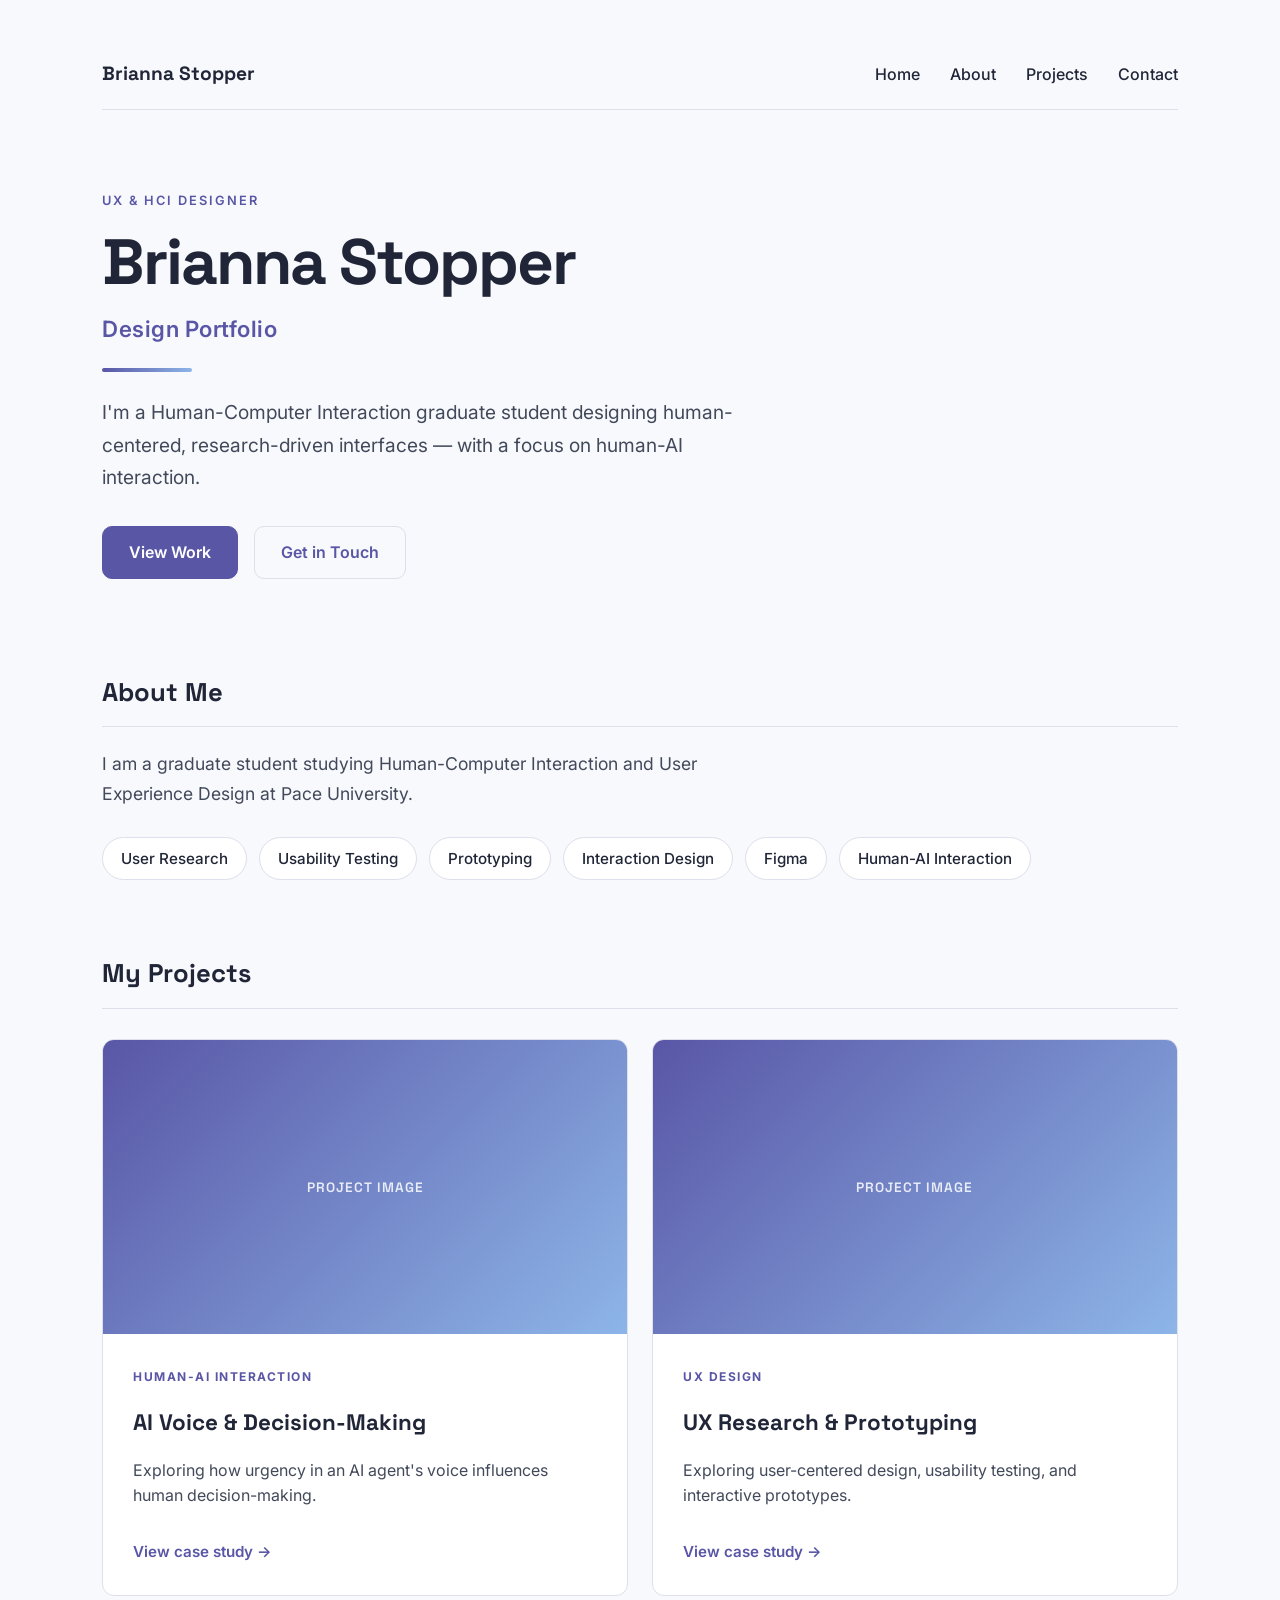
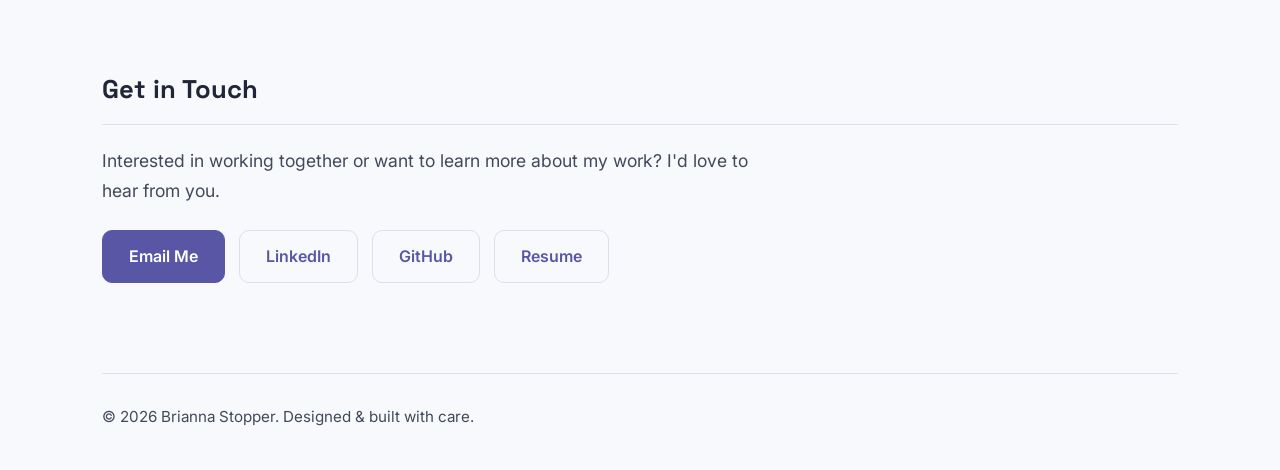
==== index.html @ 5c9ec662 "Transform landing page into a portfolio layout - Add hero section: eyebrow, name, tagline, intro, an" ====
<!DOCTYPE html>
<html lang="en">
<head>
    <meta charset="UTF-8">
    <meta name="viewport" content="width=device-width, initial-scale=1.0">
    <title>Brianna Stopper — Design Portfolio</title>
    <link rel="icon" type="image/svg+xml" href="favicon.svg">
    <link rel="preconnect" href="https://fonts.googleapis.com">
    <link rel="preconnect" href="https://fonts.gstatic.com" crossorigin>
    <link rel="stylesheet" href="https://fonts.googleapis.com/css2?family=Inter:wght@400;500;600&family=Space+Grotesk:wght@500;600;700&display=swap">
    <link rel="stylesheet" href="style.css">
</head>
<body>
    <header class="site-header">
        <nav class="navbar" aria-label="Main navigation">
            <a href="#home" class="logo">Brianna Stopper</a>

            <div class="nav-links">
                <a href="#home">Home</a>
                <a href="#about">About</a>
                <a href="#projects">Projects</a>
                <a href="#contact">Contact</a>
            </div>
        </nav>
    </header>

    <main>
        <!-- Hero -->
        <section class="hero" id="home">
            <p class="hero-eyebrow">UX &amp; HCI Designer</p>
            <h1>Brianna Stopper</h1>
            <p class="tagline">Design Portfolio</p>
            <p class="hero-intro">
                I'm a Human-Computer Interaction graduate student designing
                human-centered, research-driven interfaces — with a focus on
                human-AI interaction.
                <!-- TODO: personalize this one-liner -->
            </p>
            <div class="hero-actions">
                <a class="btn btn-primary" href="#projects">View Work</a>
                <a class="btn btn-ghost" href="#contact">Get in Touch</a>
            </div>
        </section>

        <!-- About -->
        <section id="about">
            <h2>About Me</h2>
            <p>
                I am a graduate student studying
                Human-Computer Interaction and User Experience Design at Pace University.
                <!-- TODO: expand with your background, interests, and what drives your design work. -->
            </p>

            <ul class="skills" aria-label="Skills and tools">
                <li>User Research</li>
                <li>Usability Testing</li>
                <li>Prototyping</li>
                <li>Interaction Design</li>
                <li>Figma</li>
                <li>Human-AI Interaction</li>
            </ul>
        </section>

        <!-- Projects -->
        <section id="projects">
            <h2>My Projects</h2>

            <div class="project-grid">

                <!-- TODO: point href to a case-study page (e.g. projects/ai-voice.html) -->
                <a class="project-card" href="#projects" aria-label="View project: AI Voice &amp; Decision-Making">
                    <!-- TODO: replace placeholder with a project thumbnail:
                         <img class="project-thumb" src="images/ai-voice.jpg" alt="..."> -->
                    <div class="project-thumb" aria-hidden="true">
                        <span>Project Image</span>
                    </div>
                    <div class="project-content">
                        <span class="project-category">HUMAN-AI INTERACTION</span>
                        <h3>AI Voice &amp; Decision-Making</h3>
                        <p>
                            Exploring how urgency in an AI agent's voice
                            influences human decision-making.
                        </p>
                        <span class="project-link">View case study &rarr;</span>
                    </div>
                </a>

                <!-- TODO: point href to a case-study page (e.g. projects/ux-research.html) -->
                <a class="project-card" href="#projects" aria-label="View project: UX Research &amp; Prototyping">
                    <div class="project-thumb" aria-hidden="true">
                        <span>Project Image</span>
                    </div>
                    <div class="project-content">
                        <span class="project-category">UX DESIGN</span>
                        <h3>UX Research &amp; Prototyping</h3>
                        <p>
                            Exploring user-centered design, usability testing,
                            and interactive prototypes.
                        </p>
                        <span class="project-link">View case study &rarr;</span>
                    </div>
                </a>

            </div>
        </section>

        <!-- Contact -->
        <section id="contact">
            <h2>Get in Touch</h2>
            <p>
                Interested in working together or want to learn more about my work?
                I'd love to hear from you.
            </p>
            <div class="contact-links">
                <!-- TODO: replace placeholders with your real links -->
                <a class="btn btn-primary" href="mailto:your.email@example.com">Email Me</a>
                <a class="btn btn-ghost" href="https://www.linkedin.com/in/your-handle" target="_blank" rel="noopener">LinkedIn</a>
                <a class="btn btn-ghost" href="https://github.com/breestopper" target="_blank" rel="noopener">GitHub</a>
                <a class="btn btn-ghost" href="resume.pdf" target="_blank" rel="noopener">Resume</a>
            </div>
        </section>
    </main>

    <footer class="site-footer">
        <p>&copy; <span id="year">2026</span> Brianna Stopper. Designed &amp; built with care.</p>
    </footer>

    <script>
        document.getElementById("year").textContent = new Date().getFullYear();
    </script>
</body>
</html>
---- style.css ----
/* Portfolio color palette */
:root {
    --background: #f8f9fc;
    --text: #202638;
    --muted: #41495a;
    --accent: #5956a6;
    --accent-2: #8db5e8;
    --surface: #ffffff;
    --border: #dddfea;
    --heading-font: "Space Grotesk", Arial, sans-serif;
    --body-font: "Inter", Arial, sans-serif;
}

/* Smooth anchor scrolling (nav + CTA buttons) */
html {
    scroll-behavior: smooth;
}

/* General page styling */
body {
    margin: 0;
    padding: 40px 8% 0;
    background-color: var(--background);
    color: var(--text);
    font-family: var(--body-font);
    line-height: 1.7;
}

/* Headings */
h1 {
    font-family: var(--heading-font);
    font-size: clamp(2.5rem, 5vw, 4.25rem);
    letter-spacing: -2px;
    line-height: 1.1;
    margin: 0 0 12px;
}

h2 {
    font-family: var(--heading-font);
    font-size: 1.6rem;
    margin-top: 72px;
    padding-bottom: 12px;
    border-bottom: 1px solid var(--border);
}

h3 {
    font-family: var(--heading-font);
}

/* Paragraph styling */
p {
    max-width: 680px;
    font-size: 1.1rem;
    color: var(--muted);
}

/* Navigation bar */
.site-header {
    margin-bottom: 40px;
    border-bottom: 1px solid var(--border);
    position: sticky;
    top: 0;
    background-color: var(--background);
    z-index: 10;
}

.navbar {
    display: flex;
    justify-content: space-between;
    align-items: center;
    gap: 24px;
    padding: 18px 0;
}

.logo {
    font-family: var(--heading-font);
    font-size: 1.2rem;
    font-weight: 700;
    color: var(--text);
    text-decoration: none;
}

.nav-links {
    display: flex;
    gap: 30px;
    flex-wrap: wrap;
}

.nav-links a {
    color: var(--text);
    text-decoration: none;
    font-size: 1rem;
    font-weight: 500;
    transition: color 0.2s ease;
}

.nav-links a:hover {
    color: var(--accent);
}

/* Keyboard accessibility */
.navbar a:focus-visible,
.btn:focus-visible,
.project-card:focus-visible {
    outline: 2px solid var(--accent);
    outline-offset: 5px;
}

/* ---------- Hero ---------- */
.hero {
    padding: 40px 0 20px;
}

.hero-eyebrow {
    text-transform: uppercase;
    letter-spacing: 2px;
    font-size: 0.8rem;
    font-weight: 600;
    color: var(--accent);
    margin: 0 0 16px;
}

.tagline {
    font-size: 1.4rem;
    font-weight: 600;
    color: var(--accent);
    letter-spacing: 0.5px;
    margin: 0 0 24px;
}

/* Accent bar sits under the name/tagline block */
.tagline::after {
    content: "";
    display: block;
    width: 90px;
    height: 4px;
    margin-top: 20px;
    background: linear-gradient(90deg, var(--accent), var(--accent-2));
    border-radius: 4px;
}

.hero-intro {
    font-size: 1.2rem;
    max-width: 640px;
}

.hero-actions {
    display: flex;
    flex-wrap: wrap;
    gap: 16px;
    margin-top: 32px;
}

/* ---------- Buttons ---------- */
.btn {
    display: inline-block;
    padding: 12px 26px;
    border-radius: 10px;
    font-weight: 600;
    font-size: 1rem;
    text-decoration: none;
    transition: transform 0.15s ease, box-shadow 0.2s ease,
                background-color 0.2s ease, color 0.2s ease;
}

.btn-primary {
    background: var(--accent);
    color: #ffffff;
    border: 1px solid var(--accent);
}

.btn-primary:hover {
    transform: translateY(-2px);
    box-shadow: 0 10px 24px rgba(89, 86, 166, 0.3);
}

.btn-ghost {
    background: transparent;
    color: var(--accent);
    border: 1px solid var(--border);
}

.btn-ghost:hover {
    border-color: var(--accent);
    transform: translateY(-2px);
}

/* ---------- Skills strip ---------- */
.skills {
    list-style: none;
    padding: 0;
    margin: 28px 0 0;
    display: flex;
    flex-wrap: wrap;
    gap: 12px;
}

.skills li {
    background: var(--surface);
    border: 1px solid var(--border);
    border-radius: 999px;
    padding: 8px 18px;
    font-size: 0.95rem;
    font-weight: 500;
    color: var(--text);
}

/* ---------- Project grid ---------- */
.project-grid {
    display: grid;
    grid-template-columns: repeat(2, minmax(0, 1fr));
    gap: 24px;
    margin-top: 30px;
}

.project-card {
    display: block;
    background: var(--surface);
    border: 1px solid var(--border);
    border-radius: 12px;
    overflow: hidden;
    text-decoration: none;
    color: inherit;
    transition: transform 0.2s ease, box-shadow 0.2s ease;
}

.project-card:hover {
    transform: translateY(-4px);
    box-shadow: 0 12px 30px rgba(32, 38, 56, 0.08);
}

/* Styled image placeholder — swap for an <img> later */
.project-thumb {
    display: flex;
    align-items: center;
    justify-content: center;
    aspect-ratio: 16 / 9;
    width: 100%;
    background: linear-gradient(135deg, var(--accent), var(--accent-2));
    color: rgba(255, 255, 255, 0.85);
    font-family: var(--heading-font);
    font-weight: 600;
    letter-spacing: 1px;
    text-transform: uppercase;
    font-size: 0.85rem;
}

img.project-thumb {
    display: block;
    object-fit: cover;
}

.project-content {
    padding: 28px 30px 30px;
}

.project-category {
    color: var(--accent);
    font-size: 0.75rem;
    font-weight: 700;
    letter-spacing: 1.5px;
}

.project-card h3 {
    font-size: 1.4rem;
    margin: 14px 0;
}

.project-card p {
    font-size: 1rem;
    line-height: 1.6;
}

.project-link {
    display: inline-block;
    margin-top: 14px;
    color: var(--accent);
    font-weight: 600;
    font-size: 0.95rem;
}

.project-card:hover .project-link {
    text-decoration: underline;
}

/* ---------- Contact ---------- */
.contact-links {
    display: flex;
    flex-wrap: wrap;
    gap: 14px;
    margin-top: 24px;
}

/* ---------- Footer ---------- */
.site-footer {
    margin-top: 90px;
    padding: 30px 0 40px;
    border-top: 1px solid var(--border);
}

.site-footer p {
    font-size: 0.95rem;
    color: var(--muted);
    margin: 0;
}

/* ---------- Responsive ---------- */
@media (max-width: 700px) {
    .project-grid {
        grid-template-columns: 1fr;
    }
}

@media (max-width: 600px) {
    body {
        padding: 20px 6% 0;
    }

    h1 {
        letter-spacing: -1px;
    }

    .navbar {
        flex-direction: column;
        align-items: flex-start;
    }

    .nav-links {
        gap: 18px;
    }

    .site-header {
        position: static;
    }
}

/* Respect reduced-motion preferences */
@media (prefers-reduced-motion: reduce) {
    html {
        scroll-behavior: auto;
    }

    .project-card,
    .btn {
        transition: none;
    }

    .project-card:hover,
    .btn:hover {
        transform: none;
    }
}
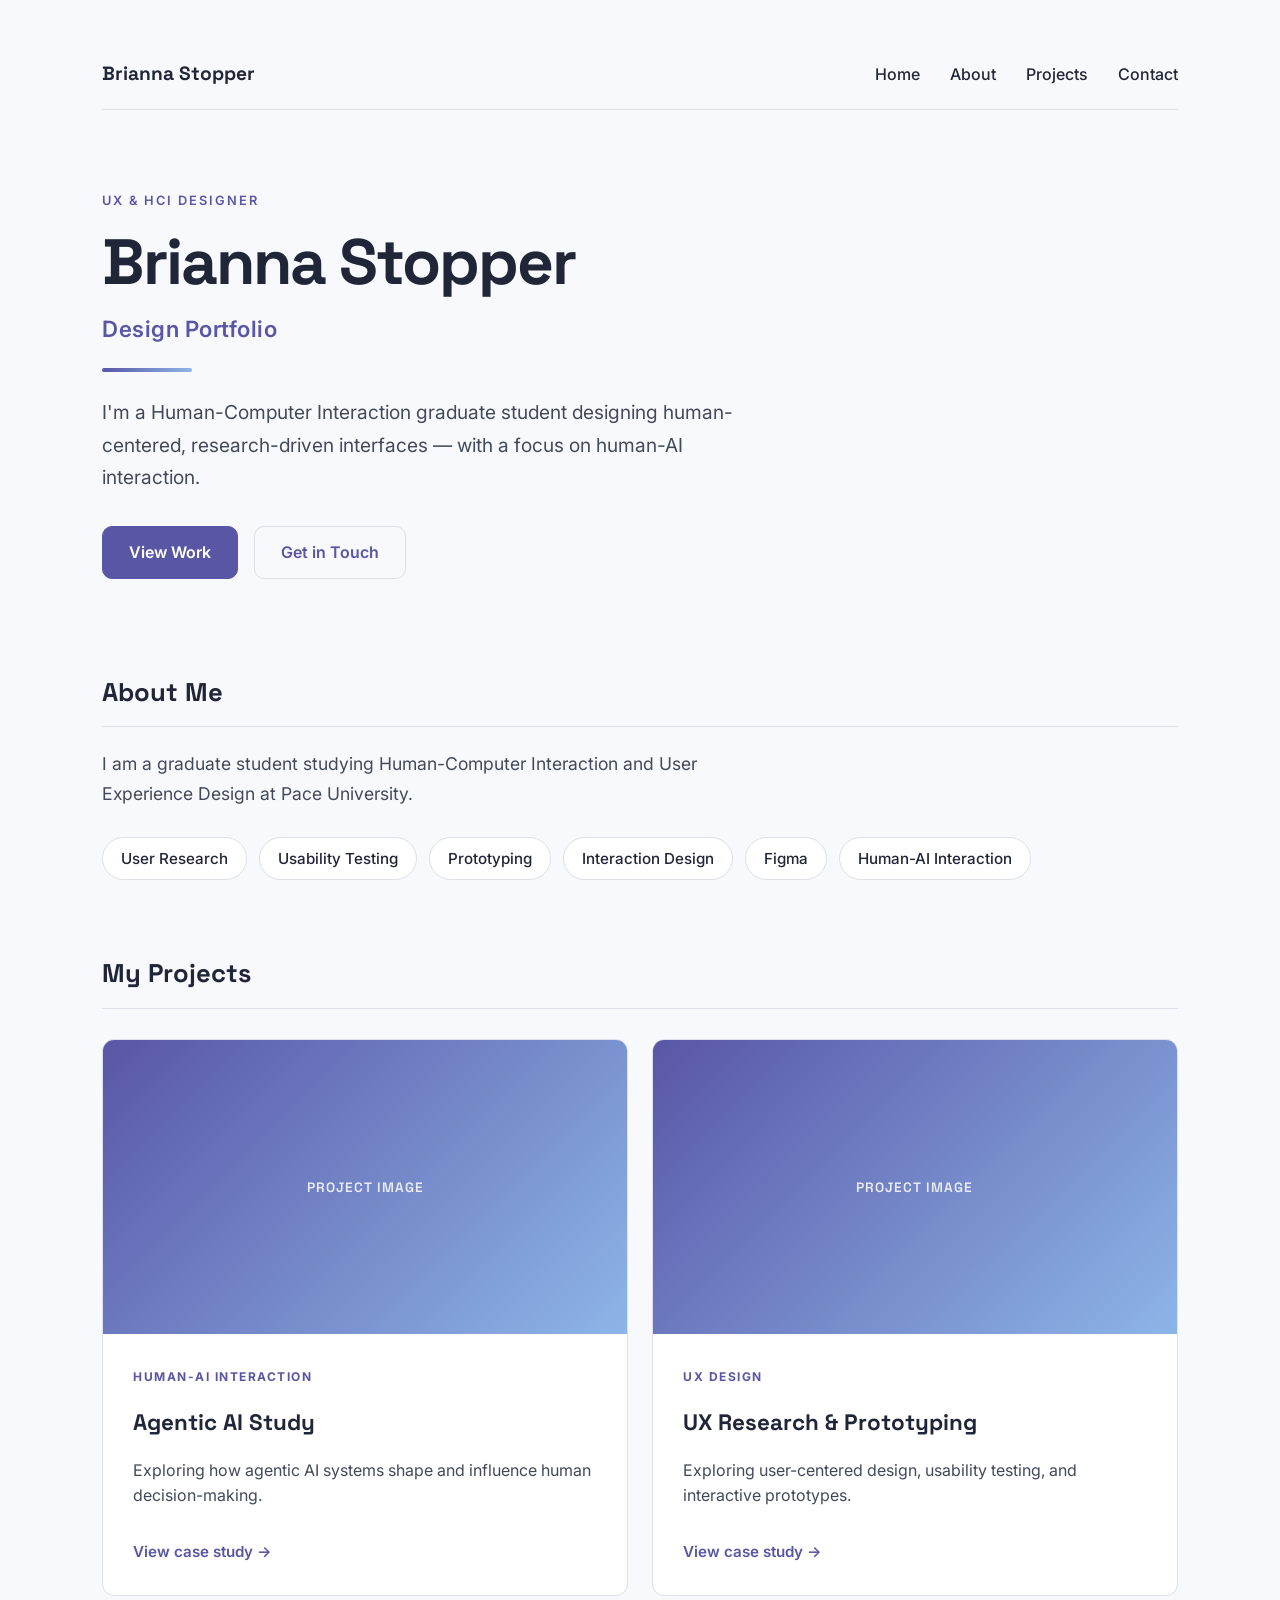
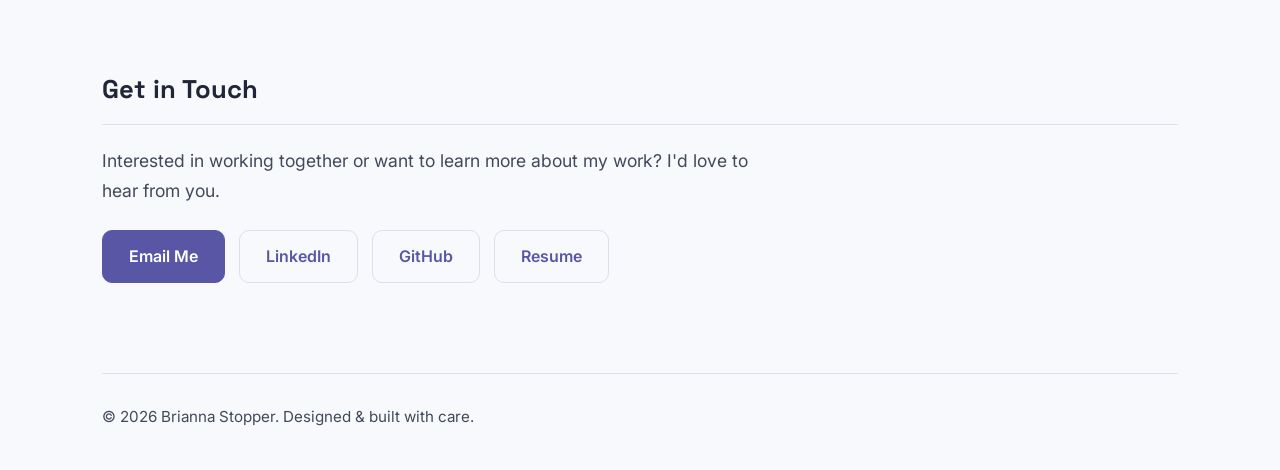
==== commit 31761b55: "Rename AI Voice project to Agentic AI Study - Update project card title, aria-label, and description" ====
--- a/index.html
+++ b/index.html
@@ -67,19 +67,18 @@
 
             <div class="project-grid">
 
-                <!-- TODO: point href to a case-study page (e.g. projects/ai-voice.html) -->
-                <a class="project-card" href="#projects" aria-label="View project: AI Voice &amp; Decision-Making">
+                <a class="project-card" href="projects/ai-voice.html" aria-label="View project: Agentic AI Study">
                     <!-- TODO: replace placeholder with a project thumbnail:
-                         <img class="project-thumb" src="images/ai-voice.jpg" alt="..."> -->
+                         <img class="project-thumb" src="images/agentic-ai.jpg" alt="..."> -->
                     <div class="project-thumb" aria-hidden="true">
                         <span>Project Image</span>
                     </div>
                     <div class="project-content">
                         <span class="project-category">HUMAN-AI INTERACTION</span>
-                        <h3>AI Voice &amp; Decision-Making</h3>
+                        <h3>Agentic AI Study</h3>
                         <p>
-                            Exploring how urgency in an AI agent's voice
-                            influences human decision-making.
+                            Exploring how agentic AI systems shape and
+                            influence human decision-making.
                         </p>
                         <span class="project-link">View case study &rarr;</span>
                     </div>
--- a/style.css
+++ b/style.css
@@ -304,11 +304,135 @@
     margin: 0;
 }
 
+/* ---------- Case study page ---------- */
+.case-study {
+    max-width: 860px;
+}
+
+.back-link {
+    display: inline-block;
+    margin-bottom: 24px;
+    color: var(--accent);
+    font-weight: 600;
+    text-decoration: none;
+}
+
+.back-link:hover {
+    text-decoration: underline;
+}
+
+.cs-hero .project-category {
+    margin: 0 0 12px;
+}
+
+.cs-hero h1 {
+    font-size: clamp(2rem, 4vw, 3.25rem);
+}
+
+.cs-hero-img {
+    display: flex;
+    align-items: center;
+    justify-content: center;
+    aspect-ratio: 16 / 9;
+    width: 100%;
+    margin-top: 28px;
+    border-radius: 14px;
+    background: linear-gradient(135deg, var(--accent), var(--accent-2));
+    color: rgba(255, 255, 255, 0.85);
+    font-family: var(--heading-font);
+    font-weight: 600;
+    letter-spacing: 1px;
+    text-transform: uppercase;
+    font-size: 0.9rem;
+}
+
+img.cs-hero-img {
+    display: block;
+    object-fit: cover;
+}
+
+/* Project meta row */
+.cs-meta {
+    display: grid;
+    grid-template-columns: repeat(4, 1fr);
+    gap: 20px;
+    margin-top: 40px;
+    padding: 24px 0;
+    border-top: 1px solid var(--border);
+    border-bottom: 1px solid var(--border);
+}
+
+.cs-meta h4 {
+    margin: 0 0 6px;
+    font-family: var(--heading-font);
+    font-size: 0.75rem;
+    letter-spacing: 1.5px;
+    text-transform: uppercase;
+    color: var(--accent);
+}
+
+.cs-meta p {
+    margin: 0;
+    font-size: 1rem;
+}
+
+/* Figure placeholders inside sections */
+.cs-figure {
+    display: flex;
+    align-items: center;
+    justify-content: center;
+    aspect-ratio: 16 / 9;
+    width: 100%;
+    margin-top: 24px;
+    border-radius: 12px;
+    border: 1px dashed var(--border);
+    background: var(--surface);
+    color: var(--muted);
+    font-family: var(--heading-font);
+    font-weight: 600;
+    letter-spacing: 1px;
+    font-size: 0.85rem;
+    text-align: center;
+    padding: 0 16px;
+}
+
+img.cs-figure {
+    display: block;
+    object-fit: cover;
+    border-style: solid;
+}
+
+.cs-figure-grid {
+    display: grid;
+    grid-template-columns: repeat(2, minmax(0, 1fr));
+    gap: 20px;
+}
+
+.cs-figure-grid .cs-figure {
+    margin-top: 0;
+}
+
+/* Footer navigation on case study */
+.cs-footer-nav {
+    display: flex;
+    flex-wrap: wrap;
+    gap: 16px;
+    margin-top: 72px;
+}
+
 /* ---------- Responsive ---------- */
 @media (max-width: 700px) {
     .project-grid {
         grid-template-columns: 1fr;
     }
+
+    .cs-meta {
+        grid-template-columns: repeat(2, 1fr);
+    }
+
+    .cs-figure-grid {
+        grid-template-columns: 1fr;
+    }
 }
 
 @media (max-width: 600px) {
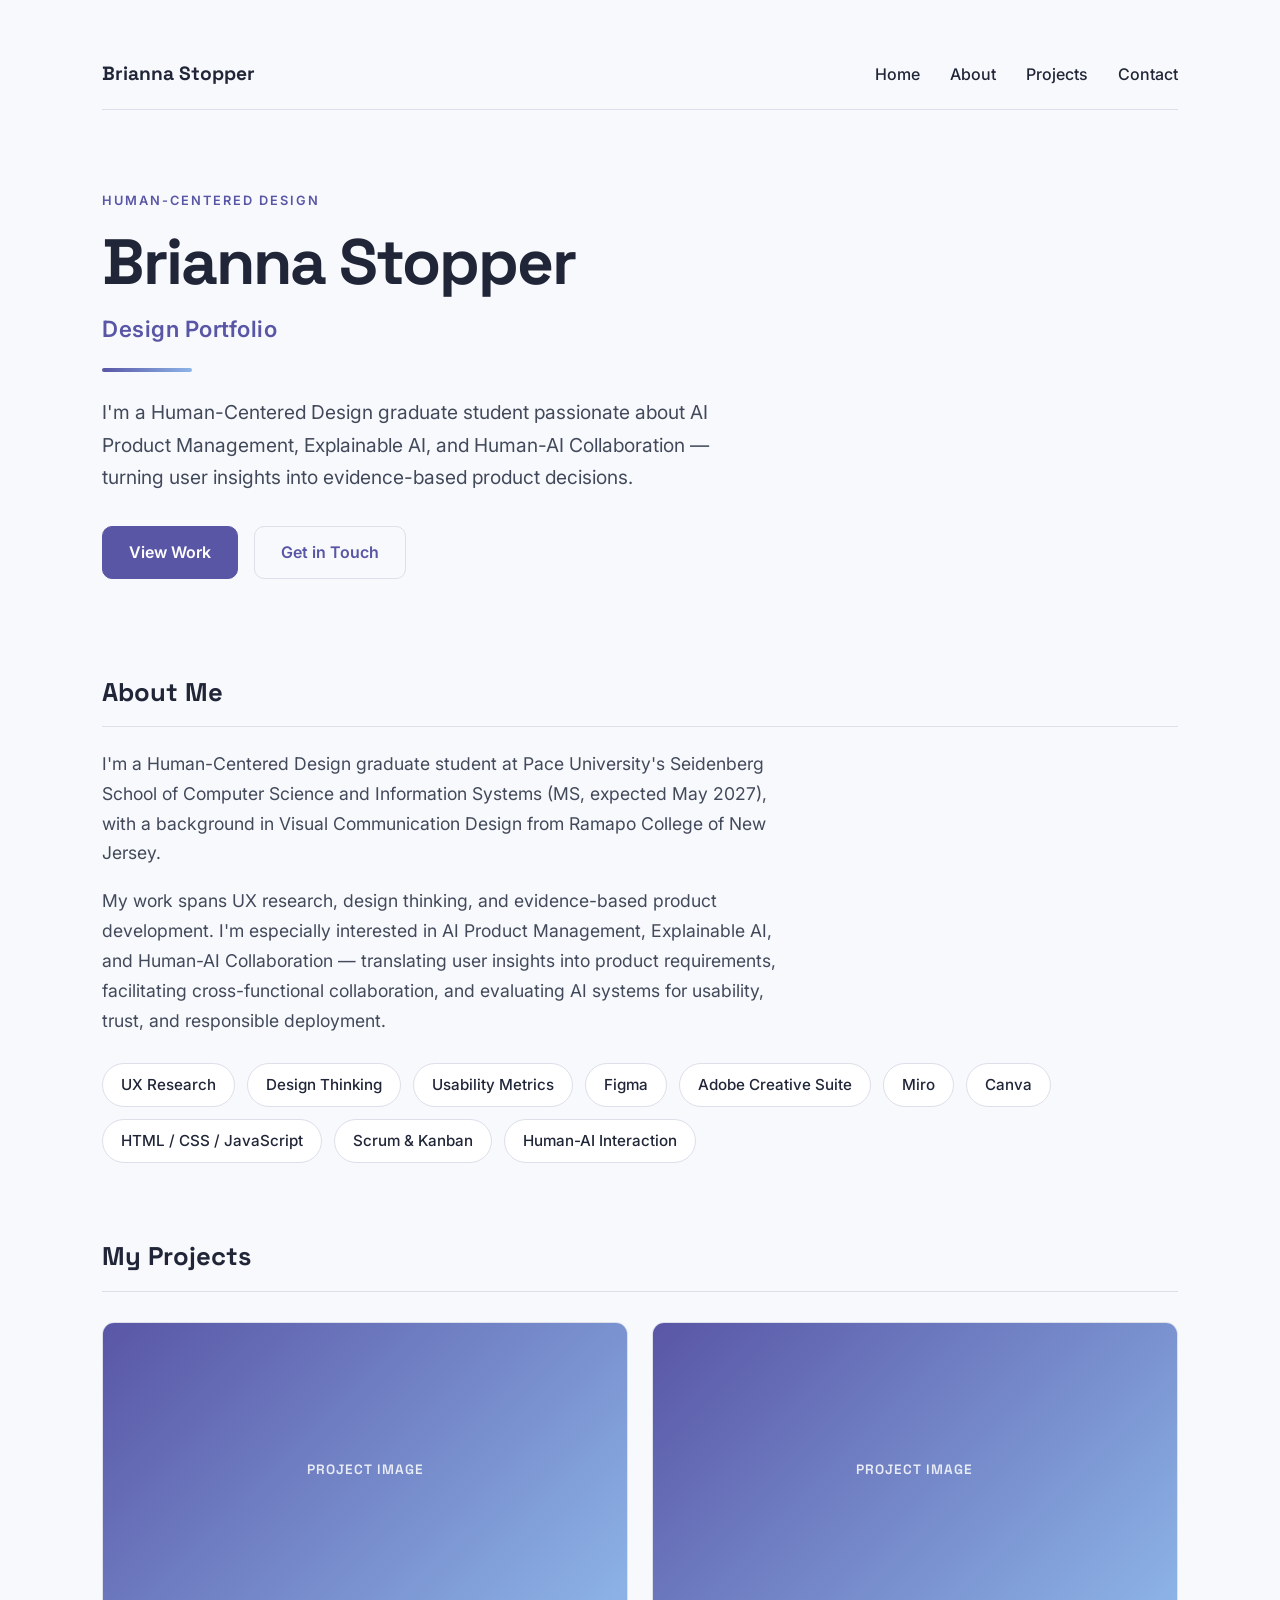
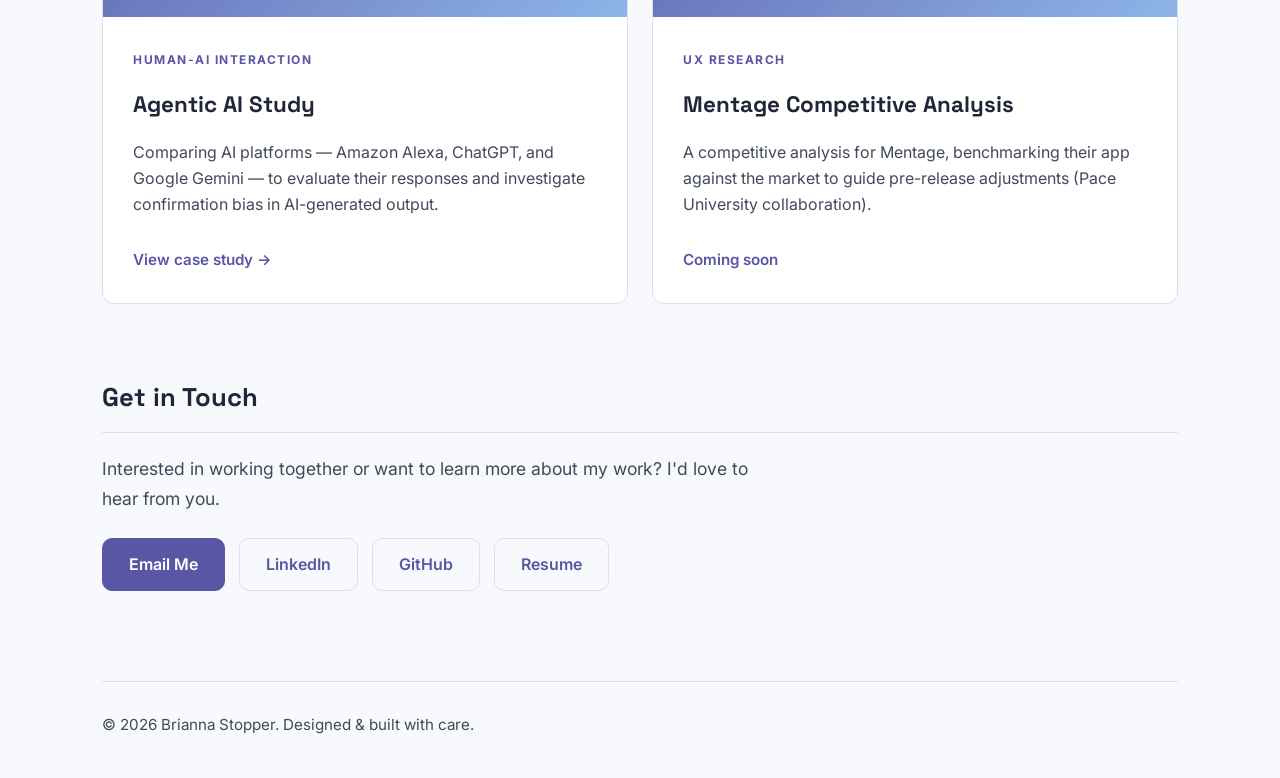
==== commit 60ffaeac: "Personalize portfolio content from resume - Hero: real intro reflecting Human-Centered Design focus " ====
--- a/index.html
+++ b/index.html
@@ -27,14 +27,13 @@
     <main>
         <!-- Hero -->
         <section class="hero" id="home">
-            <p class="hero-eyebrow">UX &amp; HCI Designer</p>
+            <p class="hero-eyebrow">Human-Centered Design</p>
             <h1>Brianna Stopper</h1>
             <p class="tagline">Design Portfolio</p>
             <p class="hero-intro">
-                I'm a Human-Computer Interaction graduate student designing
-                human-centered, research-driven interfaces — with a focus on
-                human-AI interaction.
-                <!-- TODO: personalize this one-liner -->
+                I'm a Human-Centered Design graduate student passionate about
+                AI Product Management, Explainable AI, and Human-AI Collaboration —
+                turning user insights into evidence-based product decisions.
             </p>
             <div class="hero-actions">
                 <a class="btn btn-primary" href="#projects">View Work</a>
@@ -46,17 +45,30 @@
         <section id="about">
             <h2>About Me</h2>
             <p>
-                I am a graduate student studying
-                Human-Computer Interaction and User Experience Design at Pace University.
-                <!-- TODO: expand with your background, interests, and what drives your design work. -->
+                I'm a Human-Centered Design graduate student at Pace University's
+                Seidenberg School of Computer Science and Information Systems
+                (MS, expected May 2027), with a background in Visual Communication
+                Design from Ramapo College of New Jersey.
+            </p>
+            <p>
+                My work spans UX research, design thinking, and evidence-based
+                product development. I'm especially interested in AI Product
+                Management, Explainable AI, and Human-AI Collaboration — translating
+                user insights into product requirements, facilitating cross-functional
+                collaboration, and evaluating AI systems for usability, trust, and
+                responsible deployment.
             </p>
 
             <ul class="skills" aria-label="Skills and tools">
-                <li>User Research</li>
-                <li>Usability Testing</li>
-                <li>Prototyping</li>
-                <li>Interaction Design</li>
+                <li>UX Research</li>
+                <li>Design Thinking</li>
+                <li>Usability Metrics</li>
                 <li>Figma</li>
+                <li>Adobe Creative Suite</li>
+                <li>Miro</li>
+                <li>Canva</li>
+                <li>HTML / CSS / JavaScript</li>
+                <li>Scrum &amp; Kanban</li>
                 <li>Human-AI Interaction</li>
             </ul>
         </section>
@@ -77,26 +89,28 @@
                         <span class="project-category">HUMAN-AI INTERACTION</span>
                         <h3>Agentic AI Study</h3>
                         <p>
-                            Exploring how agentic AI systems shape and
-                            influence human decision-making.
+                            Comparing AI platforms — Amazon Alexa, ChatGPT, and
+                            Google Gemini — to evaluate their responses and
+                            investigate confirmation bias in AI-generated output.
                         </p>
                         <span class="project-link">View case study &rarr;</span>
                     </div>
                 </a>
 
-                <!-- TODO: point href to a case-study page (e.g. projects/ux-research.html) -->
-                <a class="project-card" href="#projects" aria-label="View project: UX Research &amp; Prototyping">
+                <!-- TODO: point href to a case-study page (e.g. projects/mentage.html) -->
+                <a class="project-card" href="#projects" aria-label="View project: Mentage Competitive Analysis">
                     <div class="project-thumb" aria-hidden="true">
                         <span>Project Image</span>
                     </div>
                     <div class="project-content">
-                        <span class="project-category">UX DESIGN</span>
-                        <h3>UX Research &amp; Prototyping</h3>
+                        <span class="project-category">UX RESEARCH</span>
+                        <h3>Mentage Competitive Analysis</h3>
                         <p>
-                            Exploring user-centered design, usability testing,
-                            and interactive prototypes.
+                            A competitive analysis for Mentage, benchmarking their
+                            app against the market to guide pre-release adjustments
+                            (Pace University collaboration).
                         </p>
-                        <span class="project-link">View case study &rarr;</span>
+                        <span class="project-link">Coming soon</span>
                     </div>
                 </a>
 
@@ -111,10 +125,11 @@
                 I'd love to hear from you.
             </p>
             <div class="contact-links">
-                <!-- TODO: replace placeholders with your real links -->
-                <a class="btn btn-primary" href="mailto:your.email@example.com">Email Me</a>
+                <a class="btn btn-primary" href="mailto:bree.n.stopper@pace.edu">Email Me</a>
+                <!-- TODO: replace with your real LinkedIn profile URL -->
                 <a class="btn btn-ghost" href="https://www.linkedin.com/in/your-handle" target="_blank" rel="noopener">LinkedIn</a>
                 <a class="btn btn-ghost" href="https://github.com/breestopper" target="_blank" rel="noopener">GitHub</a>
+                <!-- TODO: upload resume.pdf to the repo root for this link to work -->
                 <a class="btn btn-ghost" href="resume.pdf" target="_blank" rel="noopener">Resume</a>
             </div>
         </section>
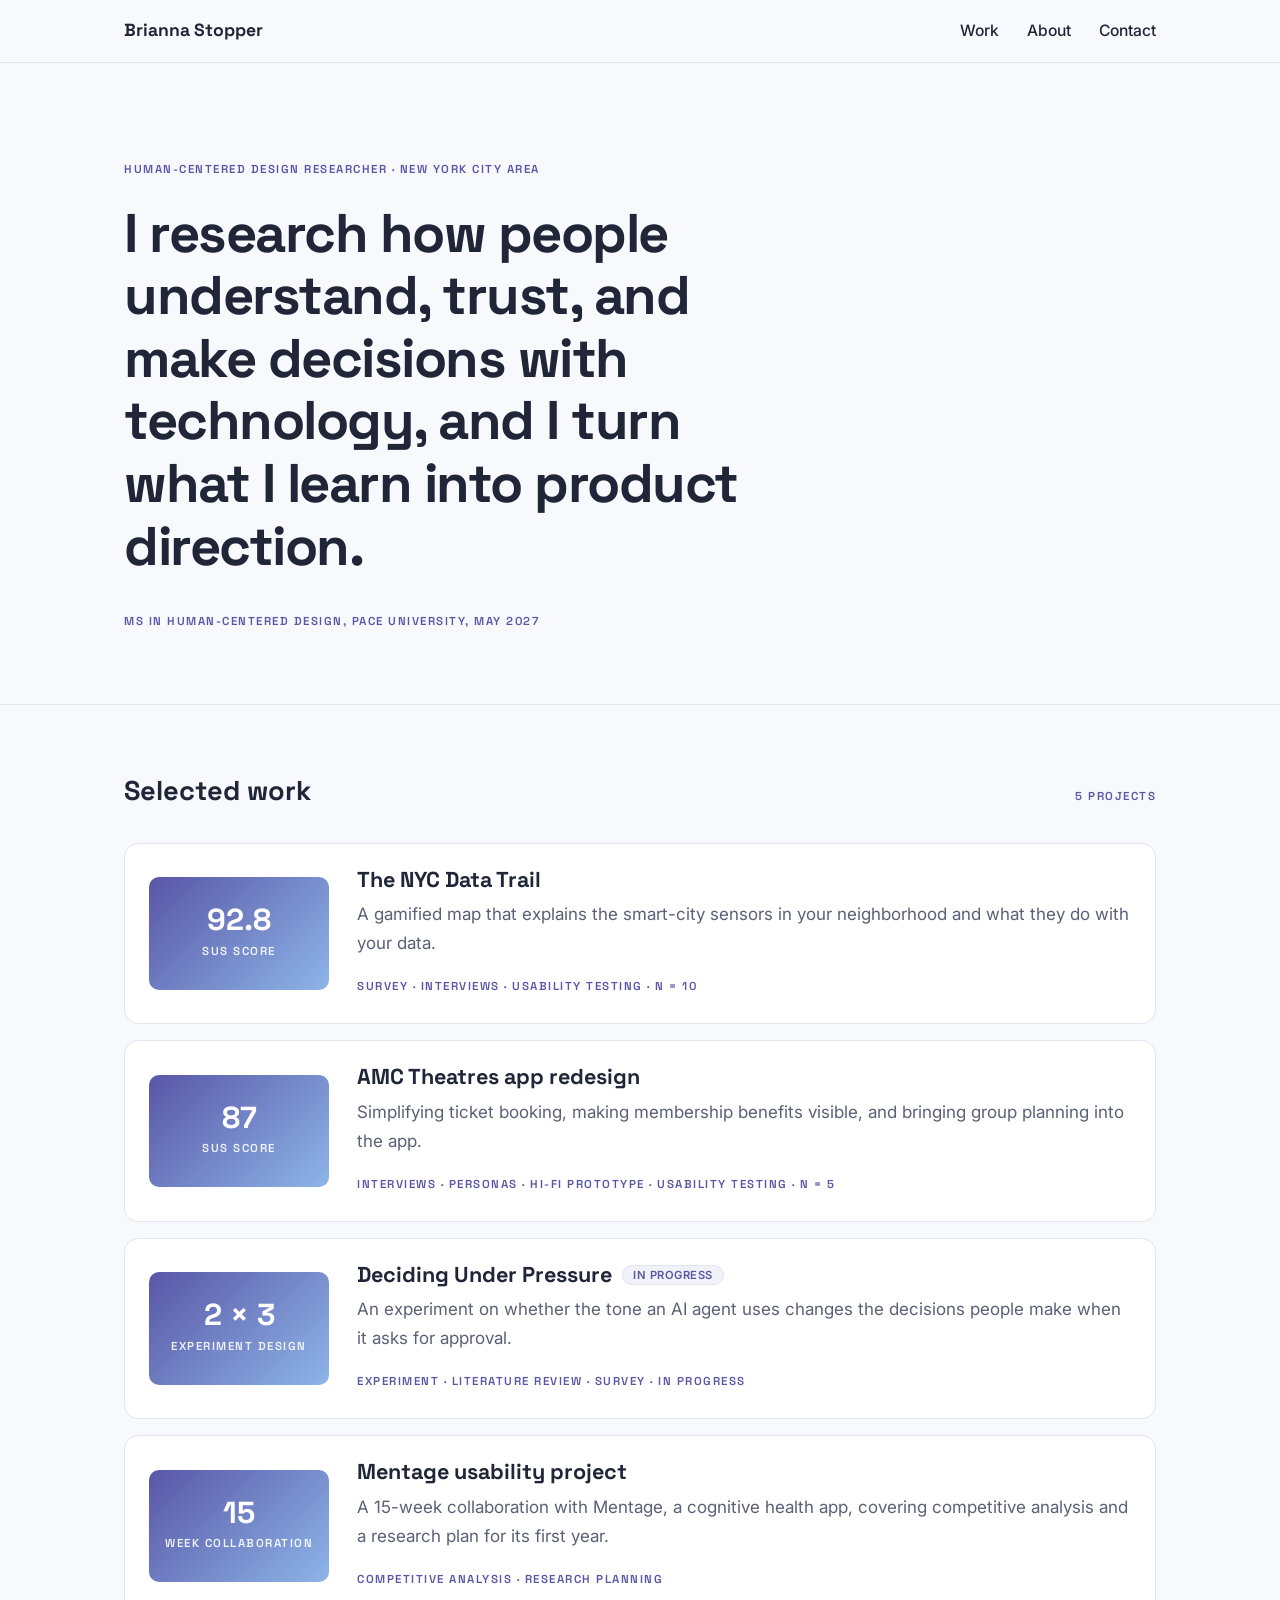
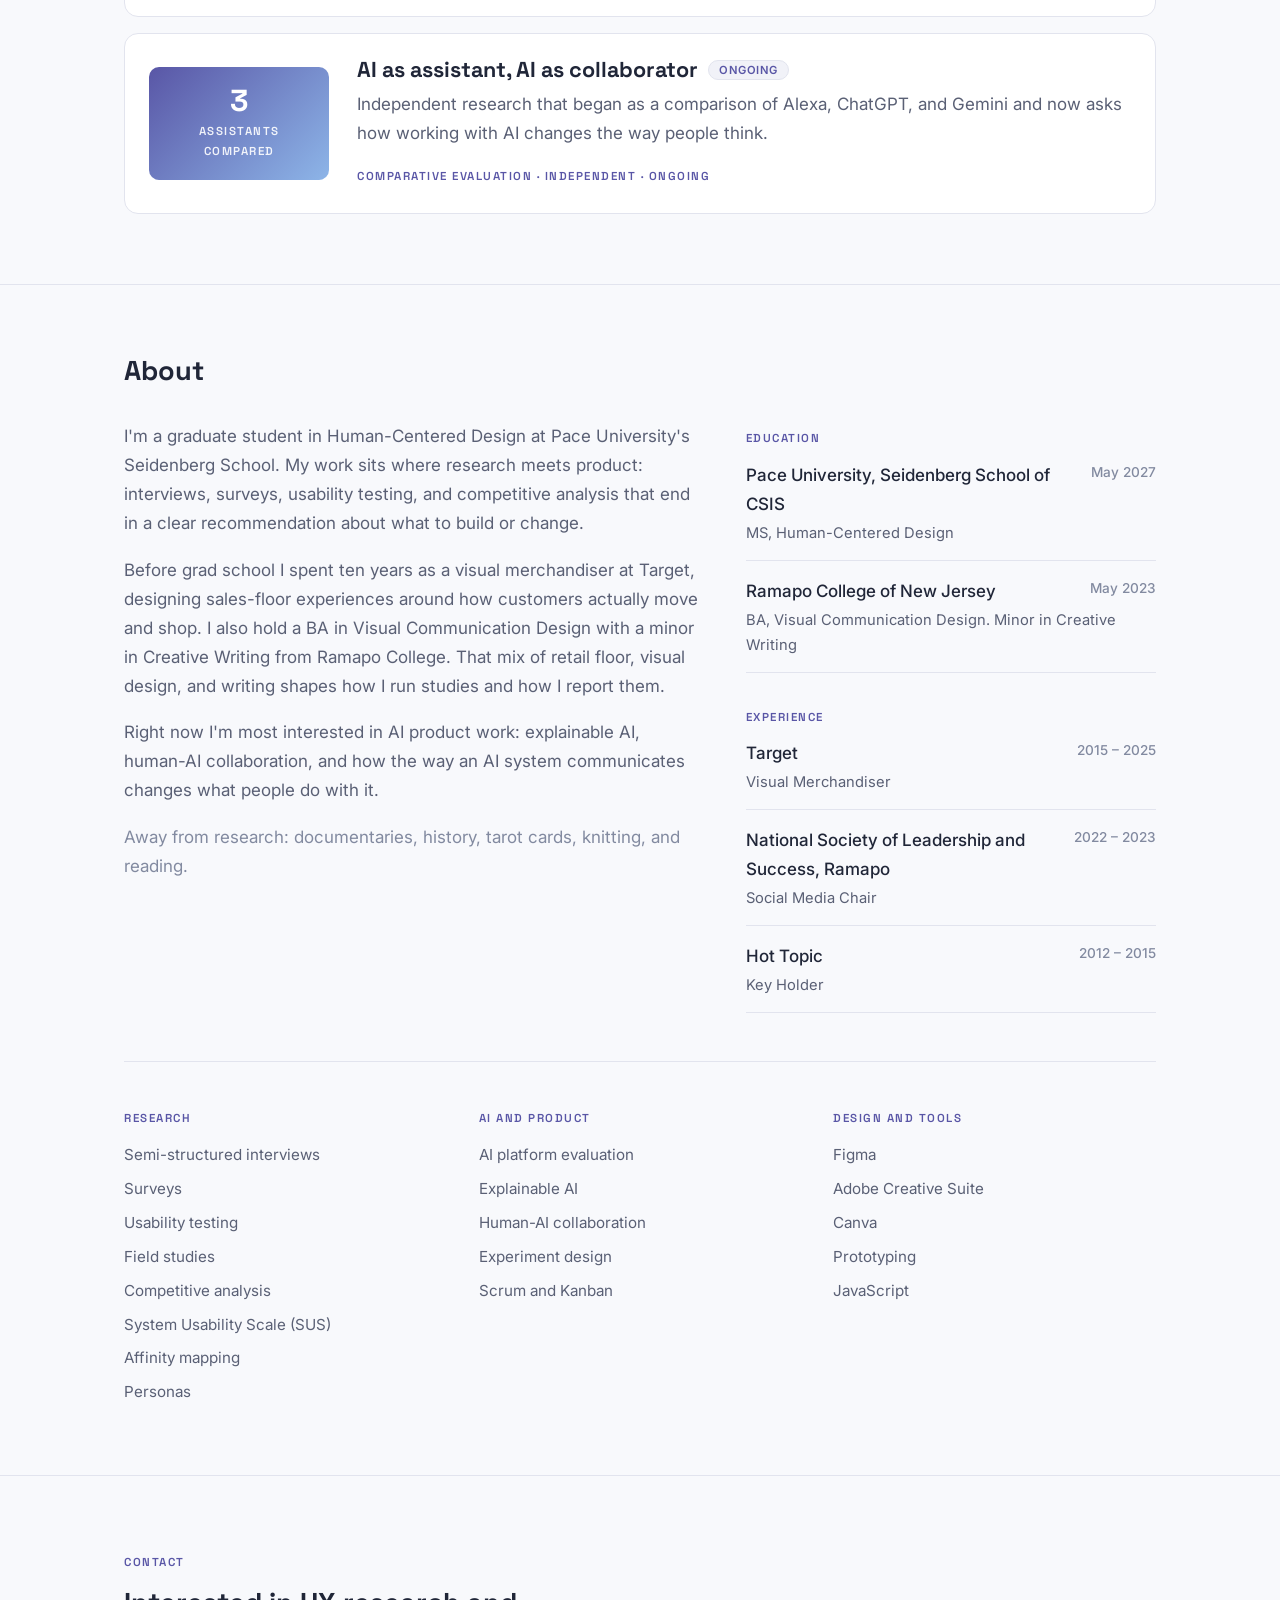
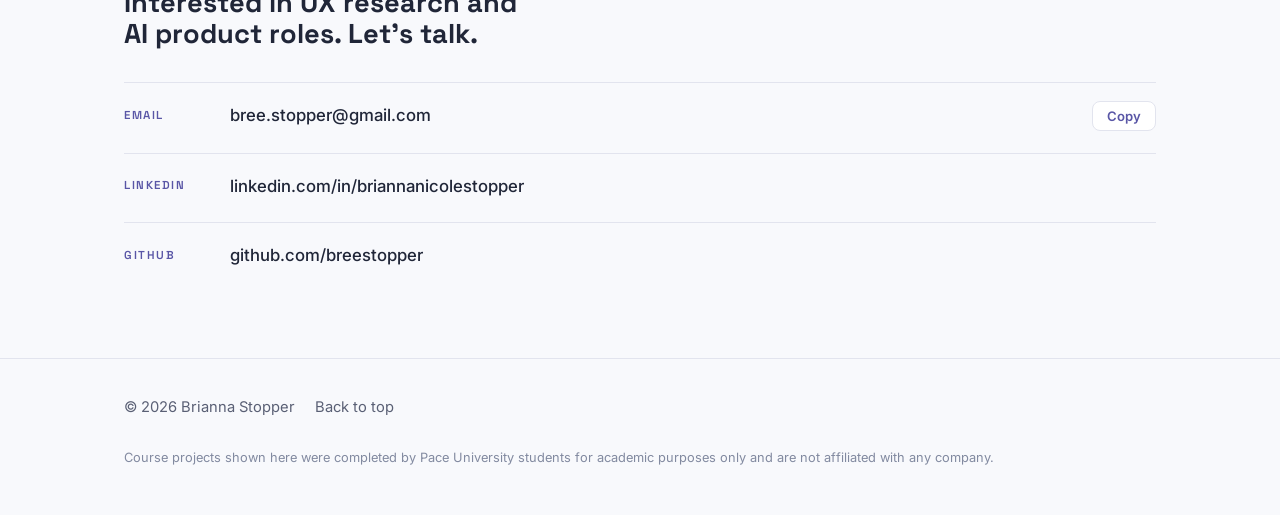
==== commit 70be6483: "Rebuild portfolio: research-focused layout and case studies - Rewrite index.html: hero, selected-wor" ====
--- a/index.html
+++ b/index.html
@@ -3,7 +3,8 @@
 <head>
     <meta charset="UTF-8">
     <meta name="viewport" content="width=device-width, initial-scale=1.0">
-    <title>Brianna Stopper — Design Portfolio</title>
+    <title>Brianna Stopper · Human-centered design researcher</title>
+    <meta name="description" content="Brianna Stopper is a human-centered design researcher studying how people understand, trust, and make decisions with technology.">
     <link rel="icon" type="image/svg+xml" href="favicon.svg">
     <link rel="preconnect" href="https://fonts.googleapis.com">
     <link rel="preconnect" href="https://fonts.gstatic.com" crossorigin>
@@ -12,135 +13,195 @@
 </head>
 <body>
     <header class="site-header">
-        <nav class="navbar" aria-label="Main navigation">
-            <a href="#home" class="logo">Brianna Stopper</a>
-
-            <div class="nav-links">
-                <a href="#home">Home</a>
-                <a href="#about">About</a>
-                <a href="#projects">Projects</a>
-                <a href="#contact">Contact</a>
-            </div>
-        </nav>
+        <div class="wrap">
+            <a class="brand" href="index.html">Brianna Stopper</a>
+            <nav class="site-nav" aria-label="Main navigation">
+                <a href="index.html#work">Work</a>
+                <a href="index.html#about">About</a>
+                <a href="index.html#contact">Contact</a>
+            </nav>
+        </div>
     </header>
 
     <main>
         <!-- Hero -->
-        <section class="hero" id="home">
-            <p class="hero-eyebrow">Human-Centered Design</p>
-            <h1>Brianna Stopper</h1>
-            <p class="tagline">Design Portfolio</p>
-            <p class="hero-intro">
-                I'm a Human-Centered Design graduate student passionate about
-                AI Product Management, Explainable AI, and Human-AI Collaboration —
-                turning user insights into evidence-based product decisions.
-            </p>
-            <div class="hero-actions">
-                <a class="btn btn-primary" href="#projects">View Work</a>
-                <a class="btn btn-ghost" href="#contact">Get in Touch</a>
+        <section class="wrap hero" id="top">
+            <span class="label">Human-centered design researcher · New York City area</span>
+            <h1>I research how people understand, trust, and make decisions with technology, and I turn what I learn into product direction.</h1>
+            <div class="hero-meta"><span class="label">MS in Human-Centered Design, Pace University, May 2027</span></div>
+        </section>
+
+        <!-- Work: each project is one <a class="work-row"> block. Copy a block to add a project. -->
+        <section class="section" id="work">
+            <div class="wrap">
+                <div class="section-head"><h2>Selected work</h2><span class="label">5 projects</span></div>
+                <div class="work-list">
+                <a class="work-row" href="projects/nyc-data-trail.html">
+                    <div class="figure-tile">
+                        <span class="num">92.8</span>
+                        <span class="label">SUS score</span>
+                    </div>
+                    <div class="work-body">
+                        <h3><span class="title-text">The NYC Data Trail</span></h3>
+                        <p>A gamified map that explains the smart-city sensors in your neighborhood and what they do with your data.</p>
+                        <span class="label">Survey · Interviews · Usability testing · n = 10</span>
+                    </div>
+                </a>
+
+                <a class="work-row" href="projects/amc-app-redesign.html">
+                    <div class="figure-tile">
+                        <span class="num">87</span>
+                        <span class="label">SUS score</span>
+                    </div>
+                    <div class="work-body">
+                        <h3><span class="title-text">AMC Theatres app redesign</span></h3>
+                        <p>Simplifying ticket booking, making membership benefits visible, and bringing group planning into the app.</p>
+                        <span class="label">Interviews · Personas · Hi-fi prototype · Usability testing · n = 5</span>
+                    </div>
+                </a>
+
+                <a class="work-row" href="projects/deciding-under-pressure.html">
+                    <div class="figure-tile">
+                        <span class="num">2 × 3</span>
+                        <span class="label">experiment design</span>
+                    </div>
+                    <div class="work-body">
+                        <h3><span class="title-text">Deciding Under Pressure</span> <span class="pill">In progress</span></h3>
+                        <p>An experiment on whether the tone an AI agent uses changes the decisions people make when it asks for approval.</p>
+                        <span class="label">Experiment · Literature review · Survey · In progress</span>
+                    </div>
+                </a>
+
+                <a class="work-row" href="projects/mentage.html">
+                    <div class="figure-tile">
+                        <span class="num">15</span>
+                        <span class="label">week collaboration</span>
+                    </div>
+                    <div class="work-body">
+                        <h3><span class="title-text">Mentage usability project</span></h3>
+                        <p>A 15-week collaboration with Mentage, a cognitive health app, covering competitive analysis and a research plan for its first year.</p>
+                        <span class="label">Competitive analysis · Research planning</span>
+                    </div>
+                </a>
+
+                <a class="work-row" href="projects/ai-collaboration.html">
+                    <div class="figure-tile">
+                        <span class="num">3</span>
+                        <span class="label">assistants compared</span>
+                    </div>
+                    <div class="work-body">
+                        <h3><span class="title-text">AI as assistant, AI as collaborator</span> <span class="pill">Ongoing</span></h3>
+                        <p>Independent research that began as a comparison of Alexa, ChatGPT, and Gemini and now asks how working with AI changes the way people think.</p>
+                        <span class="label">Comparative evaluation · Independent · Ongoing</span>
+                    </div>
+                </a>
+                </div>
             </div>
         </section>
 
         <!-- About -->
-        <section id="about">
-            <h2>About Me</h2>
-            <p>
-                I'm a Human-Centered Design graduate student at Pace University's
-                Seidenberg School of Computer Science and Information Systems
-                (MS, expected May 2027), with a background in Visual Communication
-                Design from Ramapo College of New Jersey.
-            </p>
-            <p>
-                My work spans UX research, design thinking, and evidence-based
-                product development. I'm especially interested in AI Product
-                Management, Explainable AI, and Human-AI Collaboration — translating
-                user insights into product requirements, facilitating cross-functional
-                collaboration, and evaluating AI systems for usability, trust, and
-                responsible deployment.
-            </p>
-
-            <ul class="skills" aria-label="Skills and tools">
-                <li>UX Research</li>
-                <li>Design Thinking</li>
-                <li>Usability Metrics</li>
-                <li>Figma</li>
-                <li>Adobe Creative Suite</li>
-                <li>Miro</li>
-                <li>Canva</li>
-                <li>HTML / CSS / JavaScript</li>
-                <li>Scrum &amp; Kanban</li>
-                <li>Human-AI Interaction</li>
-            </ul>
-        </section>
-
-        <!-- Projects -->
-        <section id="projects">
-            <h2>My Projects</h2>
-
-            <div class="project-grid">
-
-                <a class="project-card" href="projects/ai-voice.html" aria-label="View project: Agentic AI Study">
-                    <!-- TODO: replace placeholder with a project thumbnail:
-                         <img class="project-thumb" src="images/agentic-ai.jpg" alt="..."> -->
-                    <div class="project-thumb" aria-hidden="true">
-                        <span>Project Image</span>
-                    </div>
-                    <div class="project-content">
-                        <span class="project-category">HUMAN-AI INTERACTION</span>
-                        <h3>Agentic AI Study</h3>
-                        <p>
-                            Comparing AI platforms — Amazon Alexa, ChatGPT, and
-                            Google Gemini — to evaluate their responses and
-                            investigate confirmation bias in AI-generated output.
-                        </p>
-                        <span class="project-link">View case study &rarr;</span>
-                    </div>
-                </a>
-
-                <!-- TODO: point href to a case-study page (e.g. projects/mentage.html) -->
-                <a class="project-card" href="#projects" aria-label="View project: Mentage Competitive Analysis">
-                    <div class="project-thumb" aria-hidden="true">
-                        <span>Project Image</span>
-                    </div>
-                    <div class="project-content">
-                        <span class="project-category">UX RESEARCH</span>
-                        <h3>Mentage Competitive Analysis</h3>
-                        <p>
-                            A competitive analysis for Mentage, benchmarking their
-                            app against the market to guide pre-release adjustments
-                            (Pace University collaboration).
-                        </p>
-                        <span class="project-link">Coming soon</span>
-                    </div>
-                </a>
-
+        <section class="section" id="about">
+            <div class="wrap">
+                <div class="section-head"><h2>About</h2></div>
+                <div class="about-grid">
+                    <div class="prose">
+                        <p>I'm a graduate student in Human-Centered Design at Pace University's Seidenberg School. My work sits where research meets product: interviews, surveys, usability testing, and competitive analysis that end in a clear recommendation about what to build or change.</p>
+                        <p>Before grad school I spent ten years as a visual merchandiser at Target, designing sales-floor experiences around how customers actually move and shop. I also hold a BA in Visual Communication Design with a minor in Creative Writing from Ramapo College. That mix of retail floor, visual design, and writing shapes how I run studies and how I report them.</p>
+                        <p>Right now I'm most interested in AI product work: explainable AI, human-AI collaboration, and how the way an AI system communicates changes what people do with it.</p>
+                        <p class="quiet">Away from research: documentaries, history, tarot cards, knitting, and reading.</p>
+                    </div>
+                    <div class="facts">
+                        <div class="fact-group"><span class="label">Education</span>
+                        <ul class="fact-list">
+                            <li><span>Pace University, Seidenberg School of CSIS</span><span class="when">May 2027</span><span class="sub">MS, Human-Centered Design</span></li>
+                            <li><span>Ramapo College of New Jersey</span><span class="when">May 2023</span><span class="sub">BA, Visual Communication Design. Minor in Creative Writing</span></li>
+                        </ul></div>
+                        <div class="fact-group"><span class="label">Experience</span>
+                        <ul class="fact-list">
+                            <li><span>Target</span><span class="when">2015 – 2025</span><span class="sub">Visual Merchandiser</span></li>
+                            <li><span>National Society of Leadership and Success, Ramapo</span><span class="when">2022 – 2023</span><span class="sub">Social Media Chair</span></li>
+                            <li><span>Hot Topic</span><span class="when">2012 – 2015</span><span class="sub">Key Holder</span></li>
+                        </ul></div>
+                    </div>
+                </div>
+                <div class="skills">
+                    <div><span class="label">Research</span>
+                        <ul>
+                            <li>Semi-structured interviews</li>
+                            <li>Surveys</li>
+                            <li>Usability testing</li>
+                            <li>Field studies</li>
+                            <li>Competitive analysis</li>
+                            <li>System Usability Scale (SUS)</li>
+                            <li>Affinity mapping</li>
+                            <li>Personas</li>
+                        </ul>
+                    </div>
+                    <div><span class="label">AI and product</span>
+                        <ul>
+                            <li>AI platform evaluation</li>
+                            <li>Explainable AI</li>
+                            <li>Human-AI collaboration</li>
+                            <li>Experiment design</li>
+                            <li>Scrum and Kanban</li>
+                        </ul>
+                    </div>
+                    <div><span class="label">Design and tools</span>
+                        <ul>
+                            <li>Figma</li>
+                            <li>Adobe Creative Suite</li>
+                            <li>Canva</li>
+                            <li>Prototyping</li>
+                            <li>JavaScript</li>
+                        </ul>
+                    </div>
+                </div>
             </div>
         </section>
 
         <!-- Contact -->
-        <section id="contact">
-            <h2>Get in Touch</h2>
-            <p>
-                Interested in working together or want to learn more about my work?
-                I'd love to hear from you.
-            </p>
-            <div class="contact-links">
-                <a class="btn btn-primary" href="mailto:bree.n.stopper@pace.edu">Email Me</a>
-                <!-- TODO: replace with your real LinkedIn profile URL -->
-                <a class="btn btn-ghost" href="https://www.linkedin.com/in/your-handle" target="_blank" rel="noopener">LinkedIn</a>
-                <a class="btn btn-ghost" href="https://github.com/breestopper" target="_blank" rel="noopener">GitHub</a>
-                <!-- TODO: upload resume.pdf to the repo root for this link to work -->
-                <a class="btn btn-ghost" href="resume.pdf" target="_blank" rel="noopener">Resume</a>
+        <section class="section contact" id="contact">
+            <div class="wrap">
+                <span class="label">Contact</span>
+                <h2>Interested in UX research and AI product roles. Let's talk.</h2>
+                <div class="contact-rows">
+                    <div class="contact-row"><span class="label">Email</span>
+                        <a class="value" id="email" href="mailto:bree.stopper@gmail.com">bree.stopper@gmail.com</a>
+                        <button class="copy-btn" id="copy-email" type="button">Copy</button></div>
+                    <div class="contact-row"><span class="label">LinkedIn</span>
+                        <a class="value" href="https://www.linkedin.com/in/briannanicolestopper" target="_blank" rel="noopener">linkedin.com/in/briannanicolestopper</a></div>
+                    <div class="contact-row"><span class="label">GitHub</span>
+                        <a class="value" href="https://github.com/breestopper" target="_blank" rel="noopener">github.com/breestopper</a></div>
+                    <!-- To add your resume: put resume.pdf in this folder, then un-comment the lines below.
+                    <div class="contact-row"><span class="label">Resume</span>
+                        <a class="value" href="resume.pdf" target="_blank" rel="noopener">View resume (PDF)</a></div>
+                    -->
+                </div>
             </div>
         </section>
     </main>
 
     <footer class="site-footer">
-        <p>&copy; <span id="year">2026</span> Brianna Stopper. Designed &amp; built with care.</p>
+        <div class="wrap">
+            <span>&copy; <span id="year">2026</span> Brianna Stopper</span>
+            <a href="#top">Back to top</a>
+            <p class="footer-note">Course projects shown here were completed by Pace University students for academic purposes only and are not affiliated with any company.</p>
+        </div>
     </footer>
 
     <script>
         document.getElementById("year").textContent = new Date().getFullYear();
+
+        // Copy-email button
+        var copyBtn = document.getElementById("copy-email");
+        copyBtn.addEventListener("click", function () {
+            var email = document.getElementById("email").textContent;
+            if (!navigator.clipboard) return;
+            navigator.clipboard.writeText(email).then(function () {
+                copyBtn.textContent = "Copied";
+                setTimeout(function () { copyBtn.textContent = "Copy"; }, 1800);
+            });
+        });
     </script>
 </body>
 </html>
--- a/style.css
+++ b/style.css
@@ -1,476 +1,641 @@
-/* Portfolio color palette */
+/* ============================================================
+   Brianna Stopper — portfolio styles
+   Palette + typography kept consistent across home and case pages.
+   ============================================================ */
+
 :root {
     --background: #f8f9fc;
+    --surface: #ffffff;
+    --surface-2: #f1f2f8;
     --text: #202638;
-    --muted: #41495a;
+    --muted: #5a6075;
+    --quiet: #828aa0;
     --accent: #5956a6;
     --accent-2: #8db5e8;
-    --surface: #ffffff;
-    --border: #dddfea;
+    --border: #e2e4ee;
+    --border-strong: #cdd0df;
     --heading-font: "Space Grotesk", Arial, sans-serif;
     --body-font: "Inter", Arial, sans-serif;
-}
-
-/* Smooth anchor scrolling (nav + CTA buttons) */
-html {
-    scroll-behavior: smooth;
-}
-
-/* General page styling */
+    --maxw: 1080px;
+    --radius: 14px;
+}
+
+* { box-sizing: border-box; }
+
+html { scroll-behavior: smooth; }
+
 body {
     margin: 0;
-    padding: 40px 8% 0;
-    background-color: var(--background);
+    background: var(--background);
     color: var(--text);
     font-family: var(--body-font);
+    font-size: 17px;
     line-height: 1.7;
-}
-
-/* Headings */
-h1 {
+    -webkit-font-smoothing: antialiased;
+}
+
+/* Layout container */
+.wrap {
+    width: 100%;
+    max-width: var(--maxw);
+    margin: 0 auto;
+    padding-left: 24px;
+    padding-right: 24px;
+}
+
+h1, h2, h3 {
     font-family: var(--heading-font);
-    font-size: clamp(2.5rem, 5vw, 4.25rem);
-    letter-spacing: -2px;
-    line-height: 1.1;
-    margin: 0 0 12px;
-}
-
-h2 {
+    line-height: 1.15;
+    color: var(--text);
+}
+
+a { color: var(--accent); }
+
+/* Small uppercase label used throughout */
+.label {
+    display: inline-block;
     font-family: var(--heading-font);
-    font-size: 1.6rem;
-    margin-top: 72px;
-    padding-bottom: 12px;
-    border-bottom: 1px solid var(--border);
-}
-
-h3 {
-    font-family: var(--heading-font);
-}
-
-/* Paragraph styling */
-p {
-    max-width: 680px;
-    font-size: 1.1rem;
-    color: var(--muted);
-}
-
-/* Navigation bar */
-.site-header {
-    margin-bottom: 40px;
-    border-bottom: 1px solid var(--border);
-    position: sticky;
-    top: 0;
-    background-color: var(--background);
-    z-index: 10;
-}
-
-.navbar {
-    display: flex;
-    justify-content: space-between;
-    align-items: center;
-    gap: 24px;
-    padding: 18px 0;
-}
-
-.logo {
-    font-family: var(--heading-font);
-    font-size: 1.2rem;
-    font-weight: 700;
-    color: var(--text);
-    text-decoration: none;
-}
-
-.nav-links {
-    display: flex;
-    gap: 30px;
-    flex-wrap: wrap;
-}
-
-.nav-links a {
-    color: var(--text);
-    text-decoration: none;
-    font-size: 1rem;
-    font-weight: 500;
-    transition: color 0.2s ease;
-}
-
-.nav-links a:hover {
-    color: var(--accent);
-}
-
-/* Keyboard accessibility */
-.navbar a:focus-visible,
-.btn:focus-visible,
-.project-card:focus-visible {
-    outline: 2px solid var(--accent);
-    outline-offset: 5px;
-}
-
-/* ---------- Hero ---------- */
-.hero {
-    padding: 40px 0 20px;
-}
-
-.hero-eyebrow {
-    text-transform: uppercase;
-    letter-spacing: 2px;
-    font-size: 0.8rem;
+    font-size: 0.72rem;
     font-weight: 600;
-    color: var(--accent);
-    margin: 0 0 16px;
-}
-
-.tagline {
-    font-size: 1.4rem;
-    font-weight: 600;
-    color: var(--accent);
-    letter-spacing: 0.5px;
-    margin: 0 0 24px;
-}
-
-/* Accent bar sits under the name/tagline block */
-.tagline::after {
-    content: "";
-    display: block;
-    width: 90px;
-    height: 4px;
-    margin-top: 20px;
-    background: linear-gradient(90deg, var(--accent), var(--accent-2));
-    border-radius: 4px;
-}
-
-.hero-intro {
-    font-size: 1.2rem;
-    max-width: 640px;
-}
-
-.hero-actions {
-    display: flex;
-    flex-wrap: wrap;
-    gap: 16px;
-    margin-top: 32px;
-}
-
-/* ---------- Buttons ---------- */
-.btn {
-    display: inline-block;
-    padding: 12px 26px;
-    border-radius: 10px;
-    font-weight: 600;
-    font-size: 1rem;
-    text-decoration: none;
-    transition: transform 0.15s ease, box-shadow 0.2s ease,
-                background-color 0.2s ease, color 0.2s ease;
-}
-
-.btn-primary {
-    background: var(--accent);
-    color: #ffffff;
-    border: 1px solid var(--accent);
-}
-
-.btn-primary:hover {
-    transform: translateY(-2px);
-    box-shadow: 0 10px 24px rgba(89, 86, 166, 0.3);
-}
-
-.btn-ghost {
-    background: transparent;
-    color: var(--accent);
-    border: 1px solid var(--border);
-}
-
-.btn-ghost:hover {
-    border-color: var(--accent);
-    transform: translateY(-2px);
-}
-
-/* ---------- Skills strip ---------- */
-.skills {
-    list-style: none;
-    padding: 0;
-    margin: 28px 0 0;
-    display: flex;
-    flex-wrap: wrap;
-    gap: 12px;
-}
-
-.skills li {
-    background: var(--surface);
-    border: 1px solid var(--border);
-    border-radius: 999px;
-    padding: 8px 18px;
-    font-size: 0.95rem;
-    font-weight: 500;
-    color: var(--text);
-}
-
-/* ---------- Project grid ---------- */
-.project-grid {
-    display: grid;
-    grid-template-columns: repeat(2, minmax(0, 1fr));
-    gap: 24px;
-    margin-top: 30px;
-}
-
-.project-card {
-    display: block;
-    background: var(--surface);
-    border: 1px solid var(--border);
-    border-radius: 12px;
-    overflow: hidden;
-    text-decoration: none;
-    color: inherit;
-    transition: transform 0.2s ease, box-shadow 0.2s ease;
-}
-
-.project-card:hover {
-    transform: translateY(-4px);
-    box-shadow: 0 12px 30px rgba(32, 38, 56, 0.08);
-}
-
-/* Styled image placeholder — swap for an <img> later */
-.project-thumb {
-    display: flex;
-    align-items: center;
-    justify-content: center;
-    aspect-ratio: 16 / 9;
-    width: 100%;
-    background: linear-gradient(135deg, var(--accent), var(--accent-2));
-    color: rgba(255, 255, 255, 0.85);
-    font-family: var(--heading-font);
-    font-weight: 600;
-    letter-spacing: 1px;
-    text-transform: uppercase;
-    font-size: 0.85rem;
-}
-
-img.project-thumb {
-    display: block;
-    object-fit: cover;
-}
-
-.project-content {
-    padding: 28px 30px 30px;
-}
-
-.project-category {
-    color: var(--accent);
-    font-size: 0.75rem;
-    font-weight: 700;
-    letter-spacing: 1.5px;
-}
-
-.project-card h3 {
-    font-size: 1.4rem;
-    margin: 14px 0;
-}
-
-.project-card p {
-    font-size: 1rem;
-    line-height: 1.6;
-}
-
-.project-link {
-    display: inline-block;
-    margin-top: 14px;
-    color: var(--accent);
-    font-weight: 600;
-    font-size: 0.95rem;
-}
-
-.project-card:hover .project-link {
-    text-decoration: underline;
-}
-
-/* ---------- Contact ---------- */
-.contact-links {
-    display: flex;
-    flex-wrap: wrap;
-    gap: 14px;
-    margin-top: 24px;
-}
-
-/* ---------- Footer ---------- */
-.site-footer {
-    margin-top: 90px;
-    padding: 30px 0 40px;
-    border-top: 1px solid var(--border);
-}
-
-.site-footer p {
-    font-size: 0.95rem;
-    color: var(--muted);
-    margin: 0;
-}
-
-/* ---------- Case study page ---------- */
-.case-study {
-    max-width: 860px;
-}
-
-.back-link {
-    display: inline-block;
-    margin-bottom: 24px;
-    color: var(--accent);
-    font-weight: 600;
-    text-decoration: none;
-}
-
-.back-link:hover {
-    text-decoration: underline;
-}
-
-.cs-hero .project-category {
-    margin: 0 0 12px;
-}
-
-.cs-hero h1 {
-    font-size: clamp(2rem, 4vw, 3.25rem);
-}
-
-.cs-hero-img {
-    display: flex;
-    align-items: center;
-    justify-content: center;
-    aspect-ratio: 16 / 9;
-    width: 100%;
-    margin-top: 28px;
-    border-radius: 14px;
-    background: linear-gradient(135deg, var(--accent), var(--accent-2));
-    color: rgba(255, 255, 255, 0.85);
-    font-family: var(--heading-font);
-    font-weight: 600;
-    letter-spacing: 1px;
-    text-transform: uppercase;
-    font-size: 0.9rem;
-}
-
-img.cs-hero-img {
-    display: block;
-    object-fit: cover;
-}
-
-/* Project meta row */
-.cs-meta {
-    display: grid;
-    grid-template-columns: repeat(4, 1fr);
-    gap: 20px;
-    margin-top: 40px;
-    padding: 24px 0;
-    border-top: 1px solid var(--border);
-    border-bottom: 1px solid var(--border);
-}
-
-.cs-meta h4 {
-    margin: 0 0 6px;
-    font-family: var(--heading-font);
-    font-size: 0.75rem;
     letter-spacing: 1.5px;
     text-transform: uppercase;
     color: var(--accent);
 }
 
-.cs-meta p {
+/* ---------- Header / nav ---------- */
+.site-header {
+    position: sticky;
+    top: 0;
+    z-index: 20;
+    background: rgba(248, 249, 252, 0.9);
+    backdrop-filter: saturate(180%) blur(8px);
+    border-bottom: 1px solid var(--border);
+}
+
+.site-header .wrap {
+    display: flex;
+    align-items: center;
+    justify-content: space-between;
+    padding-top: 16px;
+    padding-bottom: 16px;
+}
+
+.brand {
+    font-family: var(--heading-font);
+    font-weight: 700;
+    font-size: 1.1rem;
+    color: var(--text);
+    text-decoration: none;
+}
+
+.site-nav {
+    display: flex;
+    gap: 28px;
+    flex-wrap: wrap;
+}
+
+.site-nav a {
+    color: var(--text);
+    text-decoration: none;
+    font-weight: 500;
+    font-size: 0.98rem;
+    transition: color 0.2s ease;
+}
+
+.site-nav a:hover { color: var(--accent); }
+
+/* Keyboard focus */
+a:focus-visible,
+button:focus-visible,
+.work-row:focus-visible {
+    outline: 2px solid var(--accent);
+    outline-offset: 4px;
+    border-radius: 4px;
+}
+
+/* ---------- Hero ---------- */
+.hero {
+    padding-top: 90px;
+    padding-bottom: 70px;
+}
+
+.hero h1 {
+    font-size: clamp(2rem, 4.5vw, 3.4rem);
+    letter-spacing: -1.5px;
+    max-width: 18ch;
+    margin: 20px 0 0;
+}
+
+.hero-meta { margin-top: 28px; }
+
+/* ---------- Generic section ---------- */
+.section {
+    padding-top: 70px;
+    padding-bottom: 70px;
+    border-top: 1px solid var(--border);
+}
+
+.section-head {
+    display: flex;
+    align-items: baseline;
+    justify-content: space-between;
+    gap: 16px;
+    margin-bottom: 36px;
+}
+
+.section-head h2 {
+    font-size: 1.7rem;
     margin: 0;
-    font-size: 1rem;
-}
-
-/* Figure placeholders inside sections */
-.cs-figure {
-    display: flex;
+}
+
+/* ---------- Work list ---------- */
+.work-list {
+    display: flex;
+    flex-direction: column;
+    gap: 16px;
+}
+
+.work-row {
+    display: grid;
+    grid-template-columns: 180px 1fr;
+    gap: 28px;
+    align-items: center;
+    padding: 24px;
+    background: var(--surface);
+    border: 1px solid var(--border);
+    border-radius: var(--radius);
+    text-decoration: none;
+    color: inherit;
+    transition: transform 0.2s ease, box-shadow 0.2s ease, border-color 0.2s ease;
+}
+
+.work-row:hover {
+    transform: translateY(-3px);
+    box-shadow: 0 14px 34px rgba(32, 38, 56, 0.09);
+    border-color: var(--border-strong);
+}
+
+.figure-tile {
+    display: flex;
+    flex-direction: column;
     align-items: center;
     justify-content: center;
-    aspect-ratio: 16 / 9;
+    gap: 6px;
+    aspect-ratio: 16 / 10;
+    border-radius: 10px;
+    background: linear-gradient(135deg, var(--accent), var(--accent-2));
+    color: #fff;
+    text-align: center;
+    padding: 12px;
+}
+
+.figure-tile .num {
+    font-family: var(--heading-font);
+    font-weight: 700;
+    font-size: 1.9rem;
+    line-height: 1;
+}
+
+.figure-tile .label { color: rgba(255, 255, 255, 0.9); }
+
+.work-body h3 {
+    font-size: 1.35rem;
+    margin: 0 0 8px;
+    display: flex;
+    align-items: center;
+    gap: 10px;
+    flex-wrap: wrap;
+}
+
+.work-body p {
+    margin: 0 0 12px;
+    color: var(--muted);
+}
+
+.title-text { color: var(--text); }
+
+.work-row:hover .title-text { color: var(--accent); }
+
+/* Status pill */
+.pill {
+    display: inline-block;
+    font-family: var(--body-font);
+    font-size: 0.7rem;
+    font-weight: 600;
+    letter-spacing: 0.5px;
+    text-transform: uppercase;
+    color: var(--accent);
+    background: var(--surface-2);
+    border: 1px solid var(--border);
+    border-radius: 999px;
+    padding: 3px 10px;
+}
+
+/* ---------- About ---------- */
+.about-grid {
+    display: grid;
+    grid-template-columns: 1.4fr 1fr;
+    gap: 48px;
+}
+
+.prose p {
+    margin: 0 0 18px;
+    color: var(--muted);
+}
+
+.prose p.quiet,
+.quiet { color: var(--quiet); }
+
+.facts { display: flex; flex-direction: column; gap: 28px; }
+
+.fact-group .label { margin-bottom: 12px; }
+
+.fact-list {
+    list-style: none;
+    margin: 0;
+    padding: 0;
+    display: flex;
+    flex-direction: column;
+    gap: 16px;
+}
+
+.fact-list li {
+    display: grid;
+    grid-template-columns: 1fr auto;
+    gap: 2px 12px;
+    padding-bottom: 14px;
+    border-bottom: 1px solid var(--border);
+    font-weight: 500;
+}
+
+.fact-list .when {
+    color: var(--quiet);
+    font-size: 0.85rem;
+    text-align: right;
+}
+
+.fact-list .sub {
+    grid-column: 1 / -1;
+    color: var(--muted);
+    font-weight: 400;
+    font-size: 0.92rem;
+}
+
+/* Skills */
+.skills {
+    display: grid;
+    grid-template-columns: repeat(3, 1fr);
+    gap: 32px;
+    margin-top: 48px;
+    padding-top: 40px;
+    border-top: 1px solid var(--border);
+}
+
+.skills .label { margin-bottom: 14px; }
+
+.skills ul {
+    list-style: none;
+    margin: 0;
+    padding: 0;
+    display: flex;
+    flex-direction: column;
+    gap: 8px;
+}
+
+.skills li {
+    color: var(--muted);
+    font-size: 0.95rem;
+}
+
+/* ---------- Contact ---------- */
+.contact h2 {
+    font-size: 1.7rem;
+    margin: 12px 0 32px;
+    max-width: 22ch;
+}
+
+.contact-rows { display: flex; flex-direction: column; gap: 4px; }
+
+.contact-row {
+    display: flex;
+    align-items: center;
+    gap: 16px;
+    padding: 18px 0;
+    border-top: 1px solid var(--border);
+    flex-wrap: wrap;
+}
+
+.contact-row .label { min-width: 90px; }
+
+.contact-row .value {
+    font-size: 1.05rem;
+    font-weight: 500;
+    color: var(--text);
+    text-decoration: none;
+}
+
+.contact-row .value:hover { color: var(--accent); }
+
+.copy-btn {
+    margin-left: auto;
+    font-family: var(--body-font);
+    font-size: 0.82rem;
+    font-weight: 600;
+    color: var(--accent);
+    background: var(--surface);
+    border: 1px solid var(--border);
+    border-radius: 8px;
+    padding: 6px 14px;
+    cursor: pointer;
+    transition: background 0.2s ease, border-color 0.2s ease;
+}
+
+.copy-btn:hover {
+    background: var(--surface-2);
+    border-color: var(--border-strong);
+}
+
+/* ---------- Footer ---------- */
+.site-footer {
+    border-top: 1px solid var(--border);
+    padding-top: 36px;
+    padding-bottom: 48px;
+}
+
+.site-footer .wrap {
+    display: flex;
+    align-items: center;
+    gap: 20px;
+    flex-wrap: wrap;
+    color: var(--muted);
+    font-size: 0.92rem;
+}
+
+.site-footer a {
+    color: var(--muted);
+    text-decoration: none;
+}
+
+.site-footer a:hover { color: var(--accent); }
+
+.footer-note {
+    flex-basis: 100%;
+    margin: 8px 0 0;
+    color: var(--quiet);
+    font-size: 0.8rem;
+    line-height: 1.5;
+}
+
+/* ============================================================
+   Case study pages
+   ============================================================ */
+
+.case-head {
+    padding-top: 56px;
+    max-width: 760px;
+}
+
+.back {
+    display: inline-block;
+    text-decoration: none;
+    font-weight: 600;
+    font-size: 0.92rem;
+    margin-bottom: 24px;
+}
+
+.back:hover { text-decoration: underline; }
+
+.case-head h1 {
+    font-size: clamp(2rem, 4vw, 3rem);
+    letter-spacing: -1px;
+    margin: 0 0 18px;
+    display: flex;
+    align-items: center;
+    gap: 12px;
+    flex-wrap: wrap;
+}
+
+.lede {
+    font-size: 1.25rem;
+    color: var(--muted);
+    margin: 0;
+    max-width: 60ch;
+}
+
+/* Meta grid */
+.meta-grid {
+    display: grid;
+    grid-template-columns: repeat(3, 1fr);
+    gap: 24px 32px;
+    margin: 48px 0;
+    padding: 32px 0;
+    border-top: 1px solid var(--border);
+    border-bottom: 1px solid var(--border);
+}
+
+.meta-grid div { display: flex; flex-direction: column; gap: 6px; }
+
+.meta-grid dt { margin: 0; }
+
+.meta-grid dd {
+    margin: 0;
+    color: var(--text);
+    font-weight: 500;
+    font-size: 0.98rem;
+}
+
+/* Case body */
+.case-body {
+    display: flex;
+    flex-direction: column;
+    gap: 56px;
+}
+
+.case-section { }
+
+.case-section > h2 {
+    font-size: 1.5rem;
+    margin: 0 0 24px;
+    padding-bottom: 12px;
+    border-bottom: 1px solid var(--border);
+}
+
+.case-content { max-width: 760px; }
+
+.case-content .prose p { color: var(--muted); }
+
+/* Bullets and ordered steps */
+.bullets {
+    margin: 20px 0 0;
+    padding-left: 20px;
+    color: var(--muted);
+}
+
+.bullets li { margin-bottom: 10px; }
+
+.steps {
+    list-style: none;
+    counter-reset: step;
+    margin: 20px 0 0;
+    padding: 0;
+    display: flex;
+    flex-direction: column;
+    gap: 18px;
+}
+
+.steps li {
+    counter-increment: step;
+    position: relative;
+    padding-left: 52px;
+    min-height: 36px;
+}
+
+.steps li::before {
+    content: counter(step);
+    position: absolute;
+    left: 0;
+    top: 0;
+    width: 34px;
+    height: 34px;
+    display: flex;
+    align-items: center;
+    justify-content: center;
+    font-family: var(--heading-font);
+    font-weight: 700;
+    font-size: 0.95rem;
+    color: #fff;
+    background: var(--accent);
+    border-radius: 50%;
+}
+
+.steps li strong {
+    display: block;
+    color: var(--text);
+    margin-bottom: 2px;
+}
+
+.steps li span { color: var(--muted); }
+
+/* Quote */
+.quote {
+    margin: 28px 0;
+    padding: 20px 26px;
+    border-left: 3px solid var(--accent);
+    background: var(--surface);
+    border-radius: 0 10px 10px 0;
+}
+
+.quote p {
+    margin: 0 0 10px;
+    font-size: 1.2rem;
+    font-style: italic;
+    color: var(--text);
+}
+
+/* Stats */
+.stats {
+    display: grid;
+    grid-template-columns: repeat(3, 1fr);
+    gap: 20px;
+    margin: 0 0 28px;
+}
+
+.stat {
+    display: flex;
+    flex-direction: column;
+    gap: 8px;
+    padding: 24px 20px;
+    background: var(--surface);
+    border: 1px solid var(--border);
+    border-radius: var(--radius);
+}
+
+.stat .num {
+    font-family: var(--heading-font);
+    font-weight: 700;
+    font-size: 2rem;
+    line-height: 1;
+    color: var(--accent);
+}
+
+.stat .cap {
+    color: var(--muted);
+    font-size: 0.9rem;
+    line-height: 1.5;
+}
+
+/* Case images */
+.case-images {
+    display: flex;
+    flex-direction: column;
+    gap: 36px;
+    margin-top: 32px;
+}
+
+.case-images figure {
+    margin: 0;
+}
+
+.case-images img {
+    display: block;
     width: 100%;
-    margin-top: 24px;
-    border-radius: 12px;
-    border: 1px dashed var(--border);
-    background: var(--surface);
-    color: var(--muted);
+    height: auto;
+    border: 1px solid var(--border);
+    border-radius: var(--radius);
+    background: var(--surface-2);
+}
+
+.case-images figure.narrow { max-width: 420px; }
+.case-images figure.medium { max-width: 640px; }
+
+.case-images figcaption {
+    margin-top: 10px;
+    color: var(--quiet);
+    font-size: 0.9rem;
+    line-height: 1.5;
+}
+
+/* Next project nav */
+.next-project {
+    margin-top: 64px;
+    padding-top: 28px;
+    border-top: 1px solid var(--border);
+    display: flex;
+    flex-direction: column;
+    gap: 8px;
+}
+
+.next-project a {
     font-family: var(--heading-font);
-    font-weight: 600;
-    letter-spacing: 1px;
-    font-size: 0.85rem;
-    text-align: center;
-    padding: 0 16px;
-}
-
-img.cs-figure {
-    display: block;
-    object-fit: cover;
-    border-style: solid;
-}
-
-.cs-figure-grid {
-    display: grid;
-    grid-template-columns: repeat(2, minmax(0, 1fr));
-    gap: 20px;
-}
-
-.cs-figure-grid .cs-figure {
-    margin-top: 0;
-}
-
-/* Footer navigation on case study */
-.cs-footer-nav {
-    display: flex;
-    flex-wrap: wrap;
-    gap: 16px;
-    margin-top: 72px;
-}
-
-/* ---------- Responsive ---------- */
-@media (max-width: 700px) {
-    .project-grid {
-        grid-template-columns: 1fr;
-    }
-
-    .cs-meta {
-        grid-template-columns: repeat(2, 1fr);
-    }
-
-    .cs-figure-grid {
-        grid-template-columns: 1fr;
-    }
-}
-
-@media (max-width: 600px) {
-    body {
-        padding: 20px 6% 0;
-    }
-
-    h1 {
-        letter-spacing: -1px;
-    }
-
-    .navbar {
-        flex-direction: column;
-        align-items: flex-start;
-    }
-
-    .nav-links {
-        gap: 18px;
-    }
-
-    .site-header {
-        position: static;
-    }
-}
-
-/* Respect reduced-motion preferences */
+    font-weight: 700;
+    font-size: 1.4rem;
+    text-decoration: none;
+}
+
+.next-project a:hover { text-decoration: underline; }
+
+/* ============================================================
+   Responsive
+   ============================================================ */
+@media (max-width: 820px) {
+    .about-grid { grid-template-columns: 1fr; gap: 36px; }
+    .skills { grid-template-columns: 1fr; gap: 28px; }
+    .meta-grid { grid-template-columns: repeat(2, 1fr); }
+    .stats { grid-template-columns: 1fr; }
+}
+
+@media (max-width: 620px) {
+    body { font-size: 16px; }
+    .work-row { grid-template-columns: 1fr; gap: 18px; }
+    .figure-tile { aspect-ratio: 16 / 7; }
+    .meta-grid { grid-template-columns: 1fr; }
+    .section-head { flex-direction: column; align-items: flex-start; gap: 6px; }
+    .contact-row .copy-btn { margin-left: 0; }
+}
+
+/* Reduced motion */
 @media (prefers-reduced-motion: reduce) {
-    html {
-        scroll-behavior: auto;
-    }
-
-    .project-card,
-    .btn {
-        transition: none;
-    }
-
-    .project-card:hover,
-    .btn:hover {
-        transform: none;
-    }
-}
+    html { scroll-behavior: auto; }
+    .work-row { transition: none; }
+    .work-row:hover { transform: none; }
+}
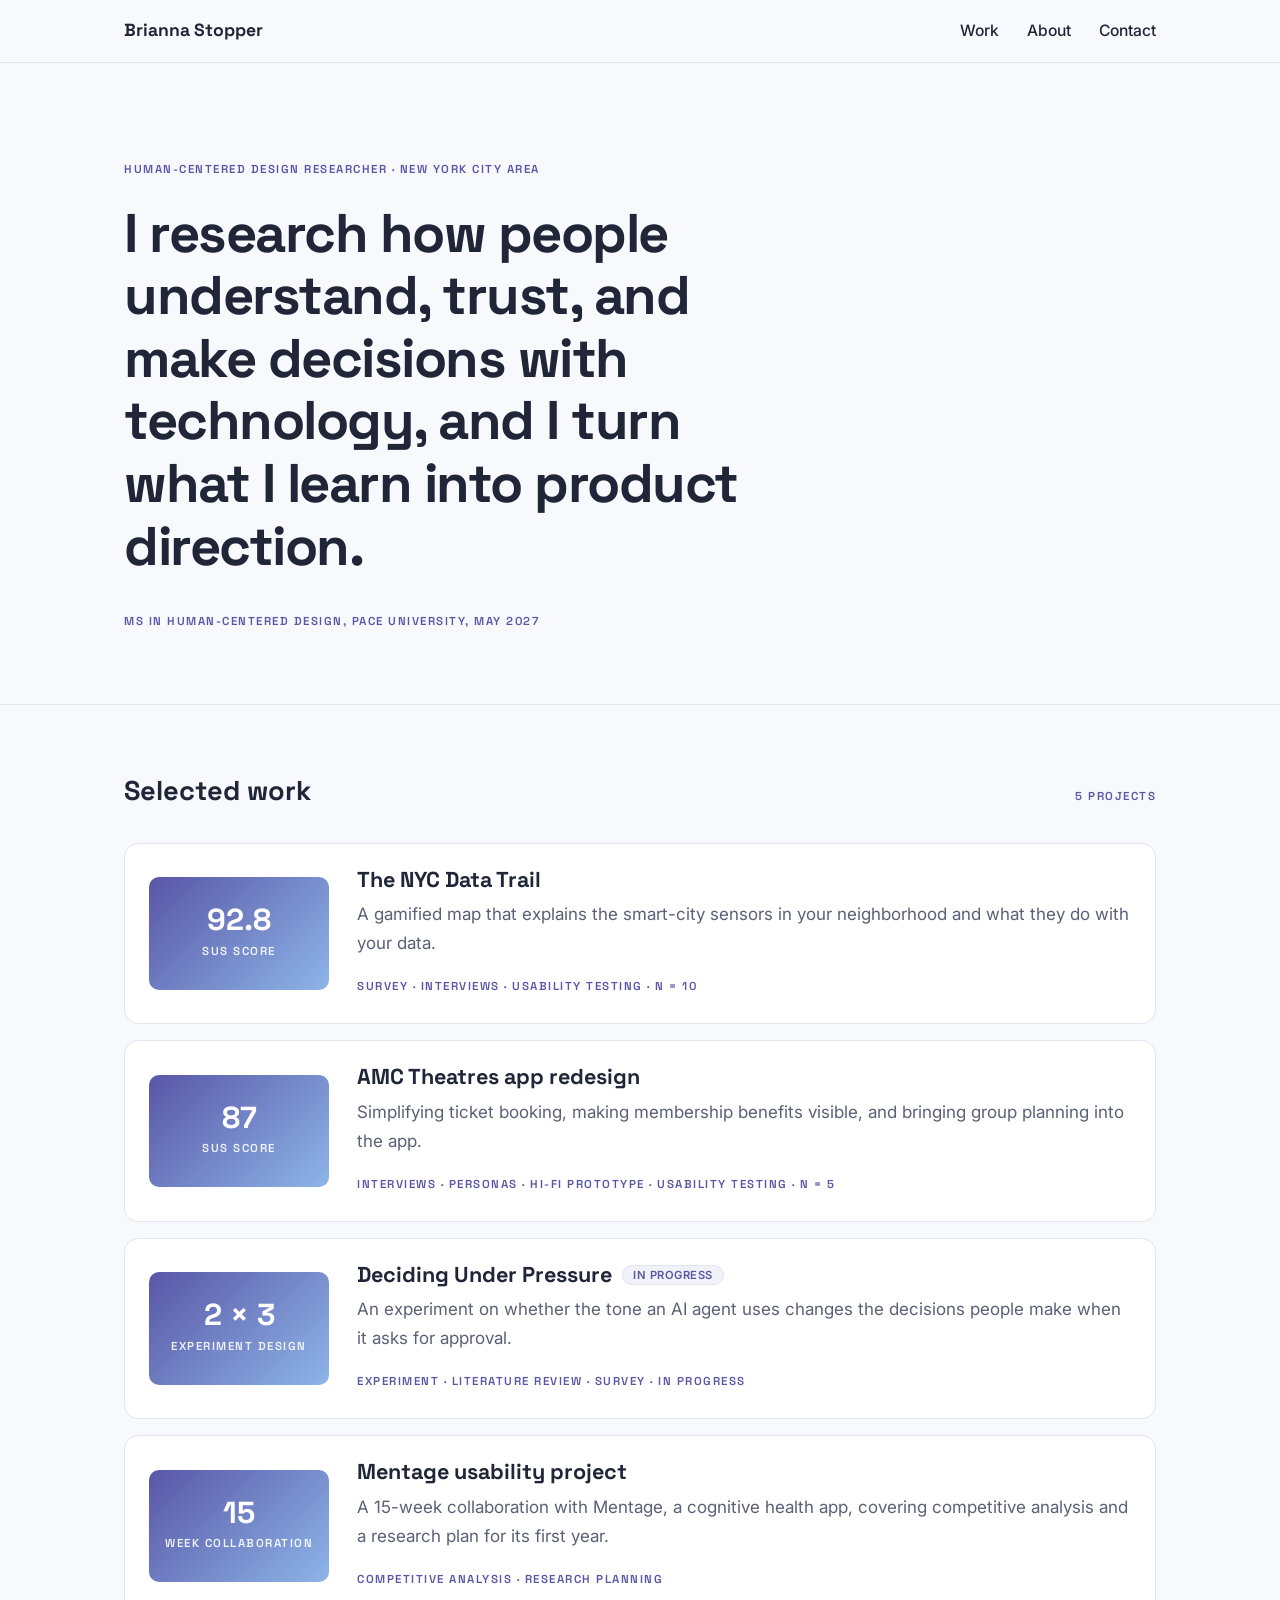
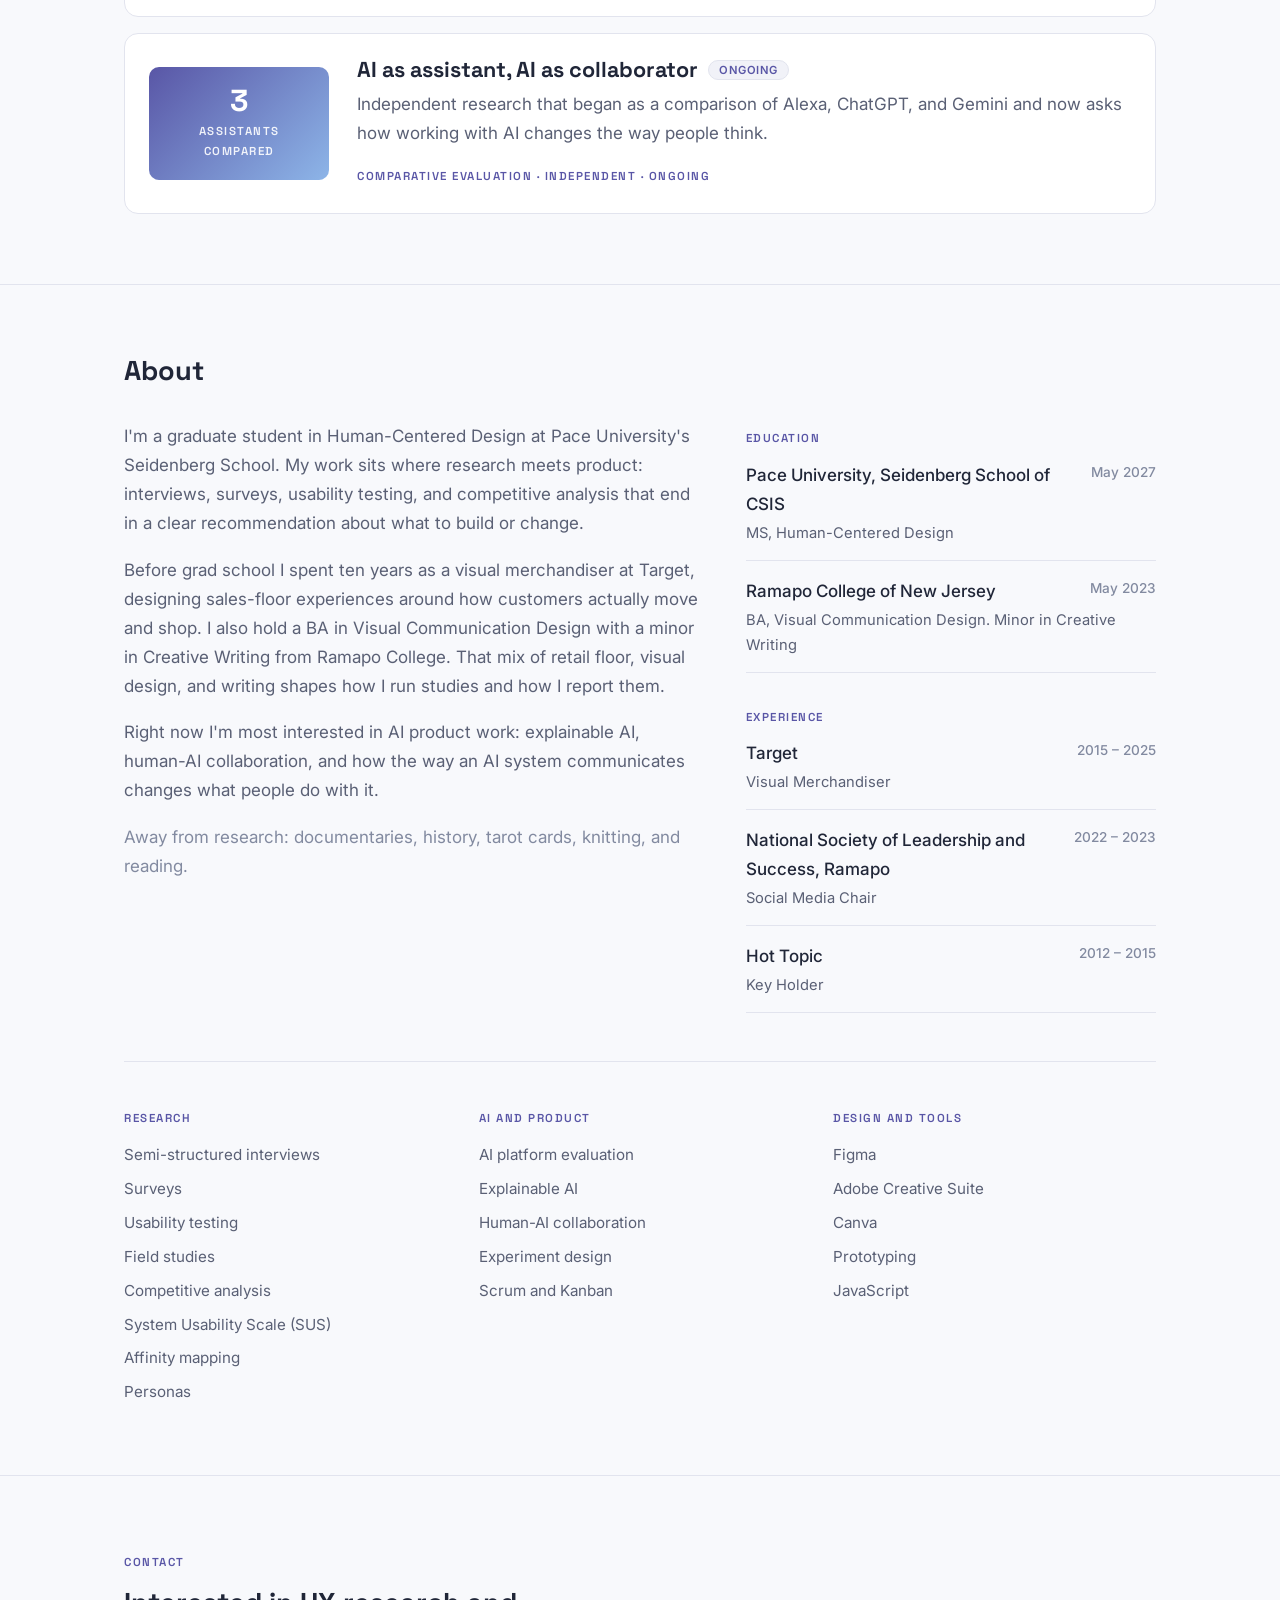
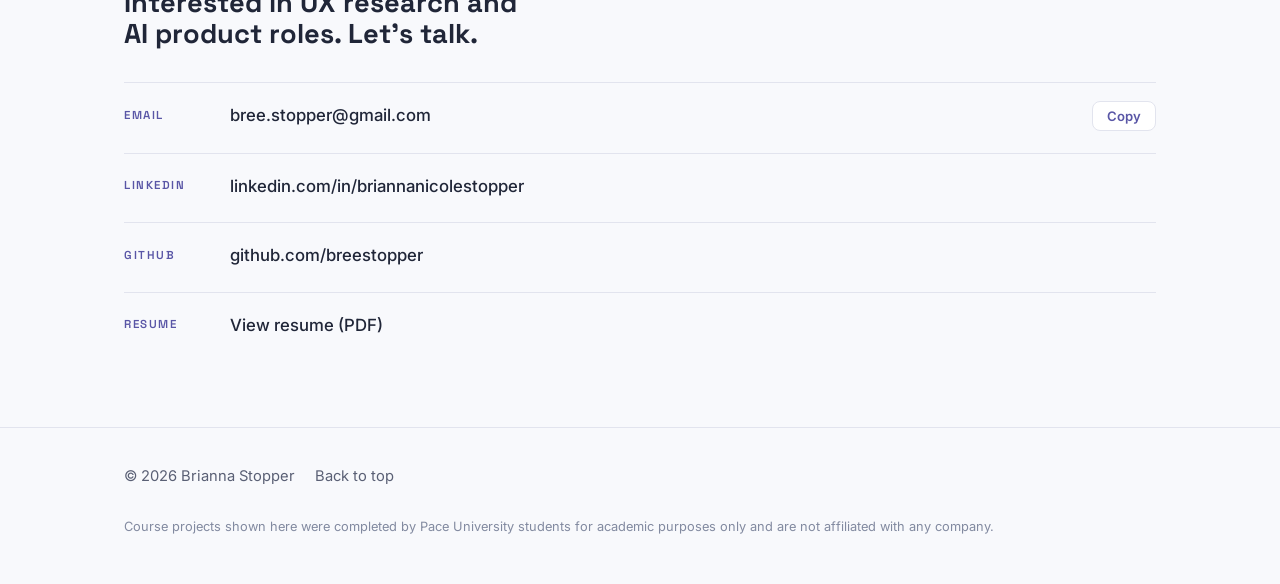
==== commit e3b2e6e0: "Enable Resume link in contact section resume.pdf is now in the repo root, so un-comment the Resume r" ====
--- a/index.html
+++ b/index.html
@@ -172,10 +172,8 @@
                         <a class="value" href="https://www.linkedin.com/in/briannanicolestopper" target="_blank" rel="noopener">linkedin.com/in/briannanicolestopper</a></div>
                     <div class="contact-row"><span class="label">GitHub</span>
                         <a class="value" href="https://github.com/breestopper" target="_blank" rel="noopener">github.com/breestopper</a></div>
-                    <!-- To add your resume: put resume.pdf in this folder, then un-comment the lines below.
                     <div class="contact-row"><span class="label">Resume</span>
                         <a class="value" href="resume.pdf" target="_blank" rel="noopener">View resume (PDF)</a></div>
-                    -->
                 </div>
             </div>
         </section>
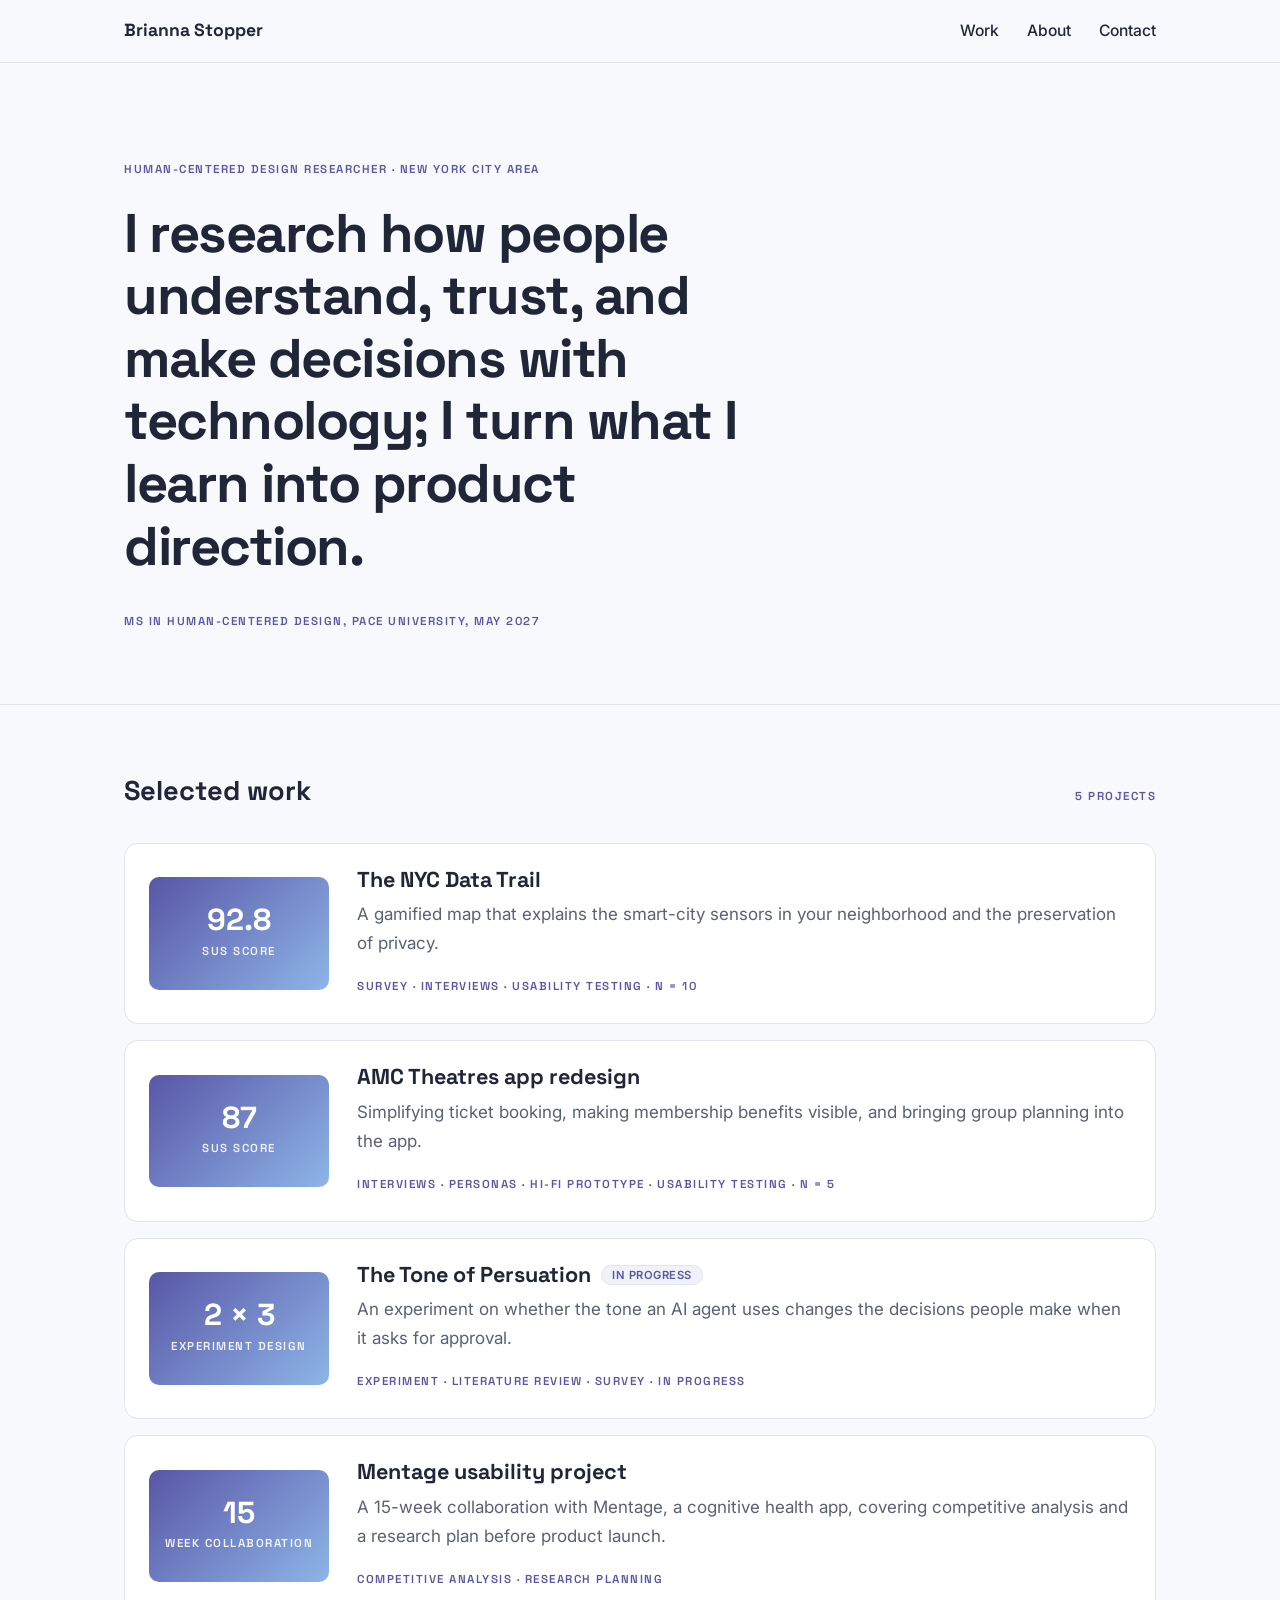
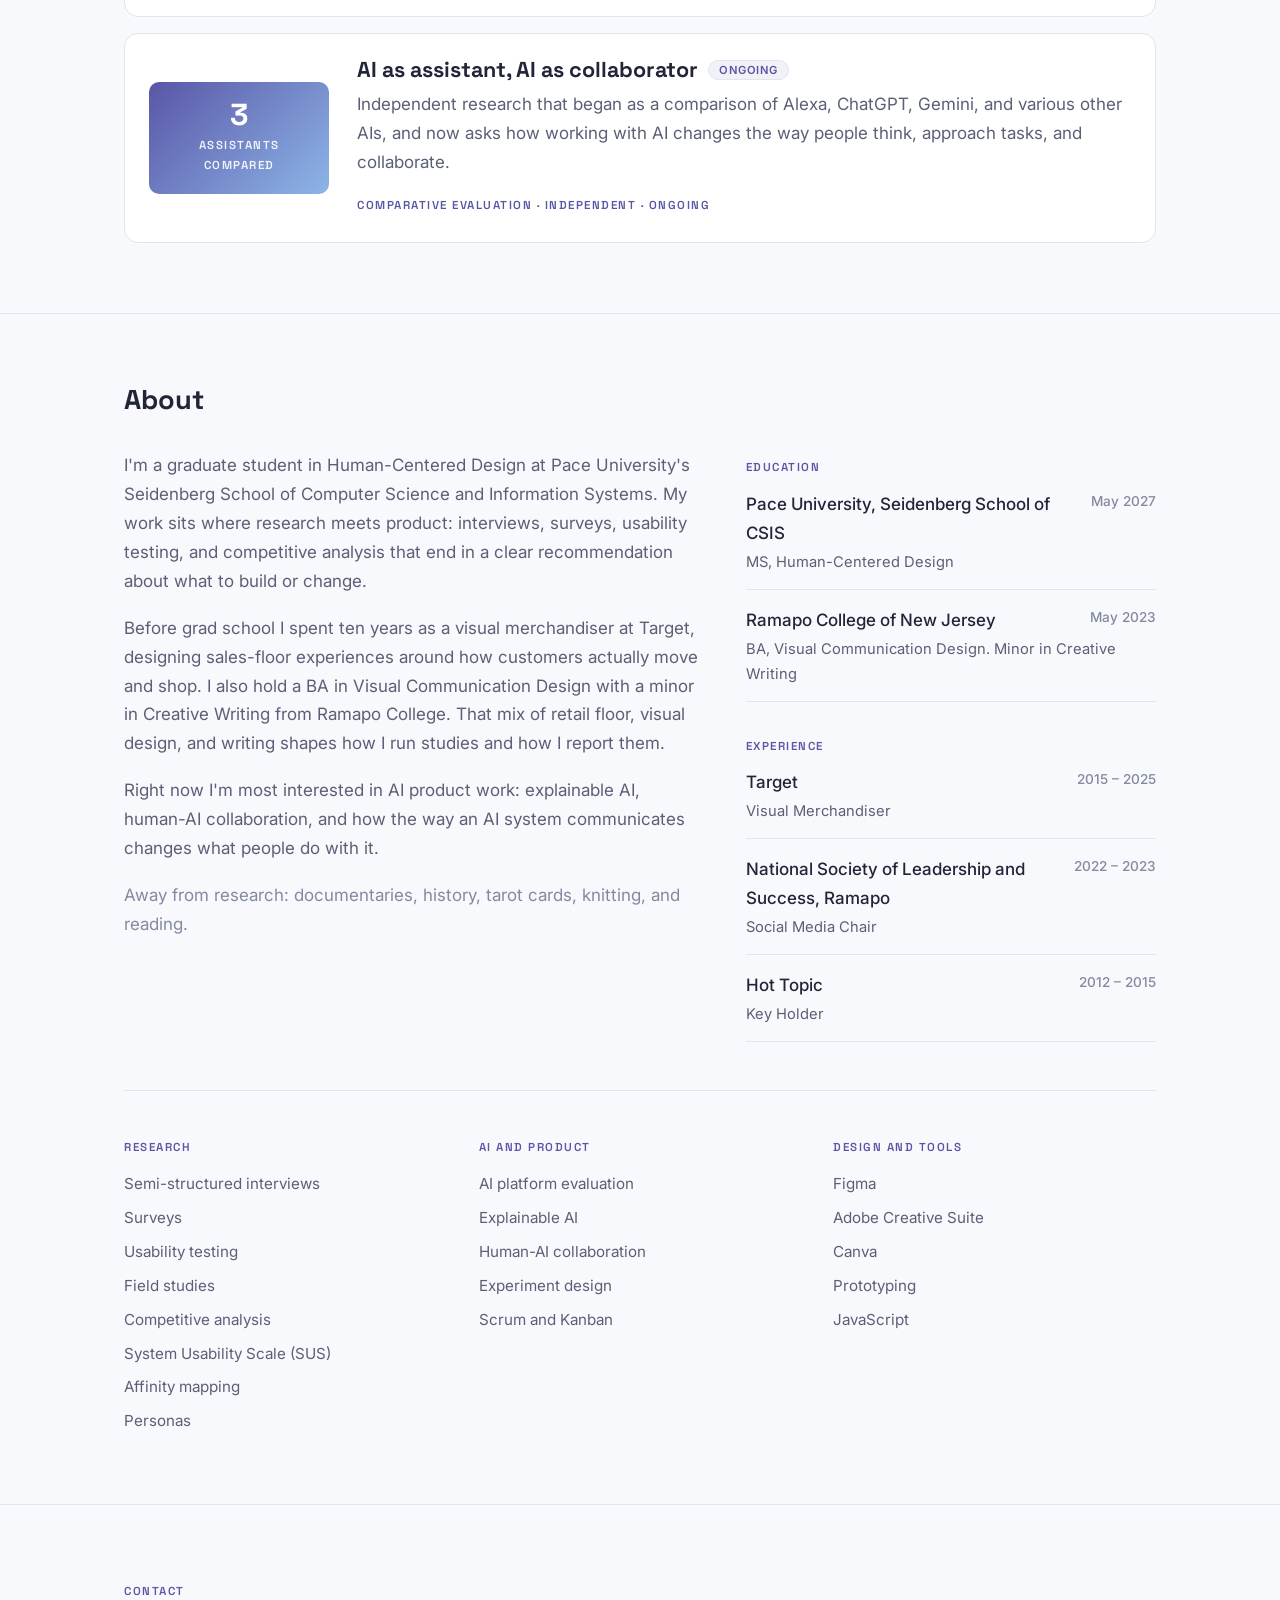
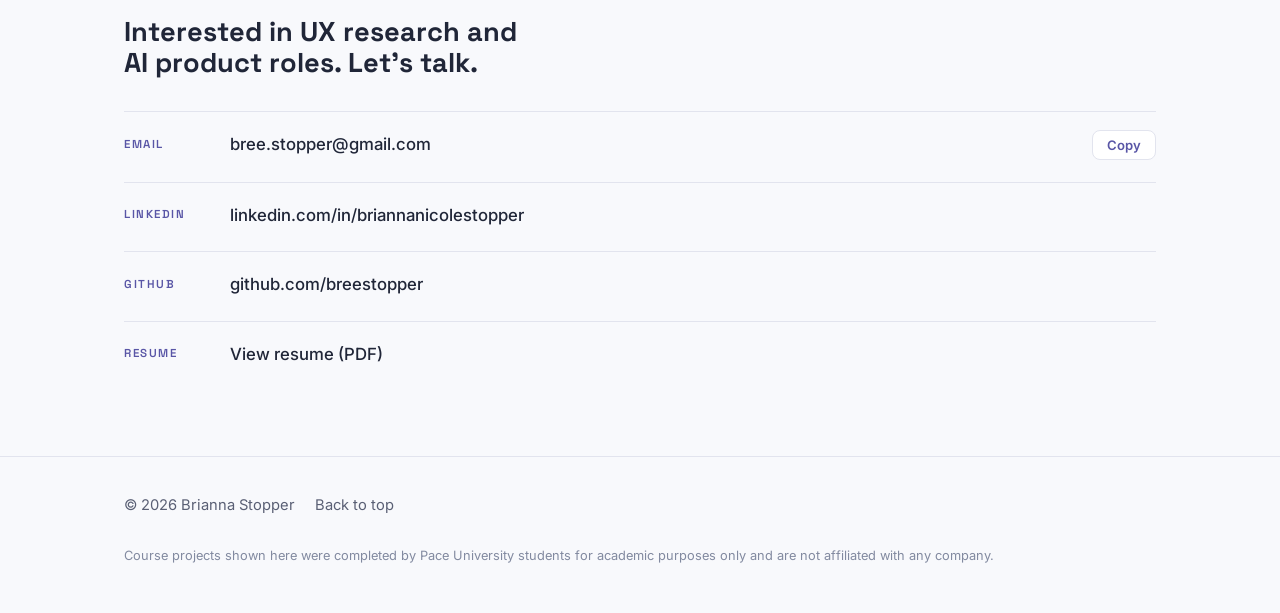
==== commit 5a553a3f: "Revise text in index.html for improved clarity Updated various text elements for clarity and verbage" ====
--- a/index.html
+++ b/index.html
@@ -27,7 +27,7 @@
         <!-- Hero -->
         <section class="wrap hero" id="top">
             <span class="label">Human-centered design researcher · New York City area</span>
-            <h1>I research how people understand, trust, and make decisions with technology, and I turn what I learn into product direction.</h1>
+            <h1>I research how people understand, trust, and make decisions with technology; I turn what I learn into product direction.</h1>
             <div class="hero-meta"><span class="label">MS in Human-Centered Design, Pace University, May 2027</span></div>
         </section>
 
@@ -43,7 +43,7 @@
                     </div>
                     <div class="work-body">
                         <h3><span class="title-text">The NYC Data Trail</span></h3>
-                        <p>A gamified map that explains the smart-city sensors in your neighborhood and what they do with your data.</p>
+                        <p>A gamified map that explains the smart-city sensors in your neighborhood and the preservation of privacy.</p>
                         <span class="label">Survey · Interviews · Usability testing · n = 10</span>
                     </div>
                 </a>
@@ -66,7 +66,7 @@
                         <span class="label">experiment design</span>
                     </div>
                     <div class="work-body">
-                        <h3><span class="title-text">Deciding Under Pressure</span> <span class="pill">In progress</span></h3>
+                        <h3><span class="title-text">The Tone of Persuation</span> <span class="pill">In progress</span></h3>
                         <p>An experiment on whether the tone an AI agent uses changes the decisions people make when it asks for approval.</p>
                         <span class="label">Experiment · Literature review · Survey · In progress</span>
                     </div>
@@ -79,7 +79,7 @@
                     </div>
                     <div class="work-body">
                         <h3><span class="title-text">Mentage usability project</span></h3>
-                        <p>A 15-week collaboration with Mentage, a cognitive health app, covering competitive analysis and a research plan for its first year.</p>
+                        <p>A 15-week collaboration with Mentage, a cognitive health app, covering competitive analysis and a research plan before product launch.</p>
                         <span class="label">Competitive analysis · Research planning</span>
                     </div>
                 </a>
@@ -91,7 +91,7 @@
                     </div>
                     <div class="work-body">
                         <h3><span class="title-text">AI as assistant, AI as collaborator</span> <span class="pill">Ongoing</span></h3>
-                        <p>Independent research that began as a comparison of Alexa, ChatGPT, and Gemini and now asks how working with AI changes the way people think.</p>
+                        <p>Independent research that began as a comparison of Alexa, ChatGPT, Gemini, and various other AIs, and now asks how working with AI changes the way people think, approach tasks, and collaborate.</p>
                         <span class="label">Comparative evaluation · Independent · Ongoing</span>
                     </div>
                 </a>
@@ -105,7 +105,7 @@
                 <div class="section-head"><h2>About</h2></div>
                 <div class="about-grid">
                     <div class="prose">
-                        <p>I'm a graduate student in Human-Centered Design at Pace University's Seidenberg School. My work sits where research meets product: interviews, surveys, usability testing, and competitive analysis that end in a clear recommendation about what to build or change.</p>
+                        <p>I'm a graduate student in Human-Centered Design at Pace University's Seidenberg School of Computer Science and Information Systems. My work sits where research meets product: interviews, surveys, usability testing, and competitive analysis that end in a clear recommendation about what to build or change.</p>
                         <p>Before grad school I spent ten years as a visual merchandiser at Target, designing sales-floor experiences around how customers actually move and shop. I also hold a BA in Visual Communication Design with a minor in Creative Writing from Ramapo College. That mix of retail floor, visual design, and writing shapes how I run studies and how I report them.</p>
                         <p>Right now I'm most interested in AI product work: explainable AI, human-AI collaboration, and how the way an AI system communicates changes what people do with it.</p>
                         <p class="quiet">Away from research: documentaries, history, tarot cards, knitting, and reading.</p>
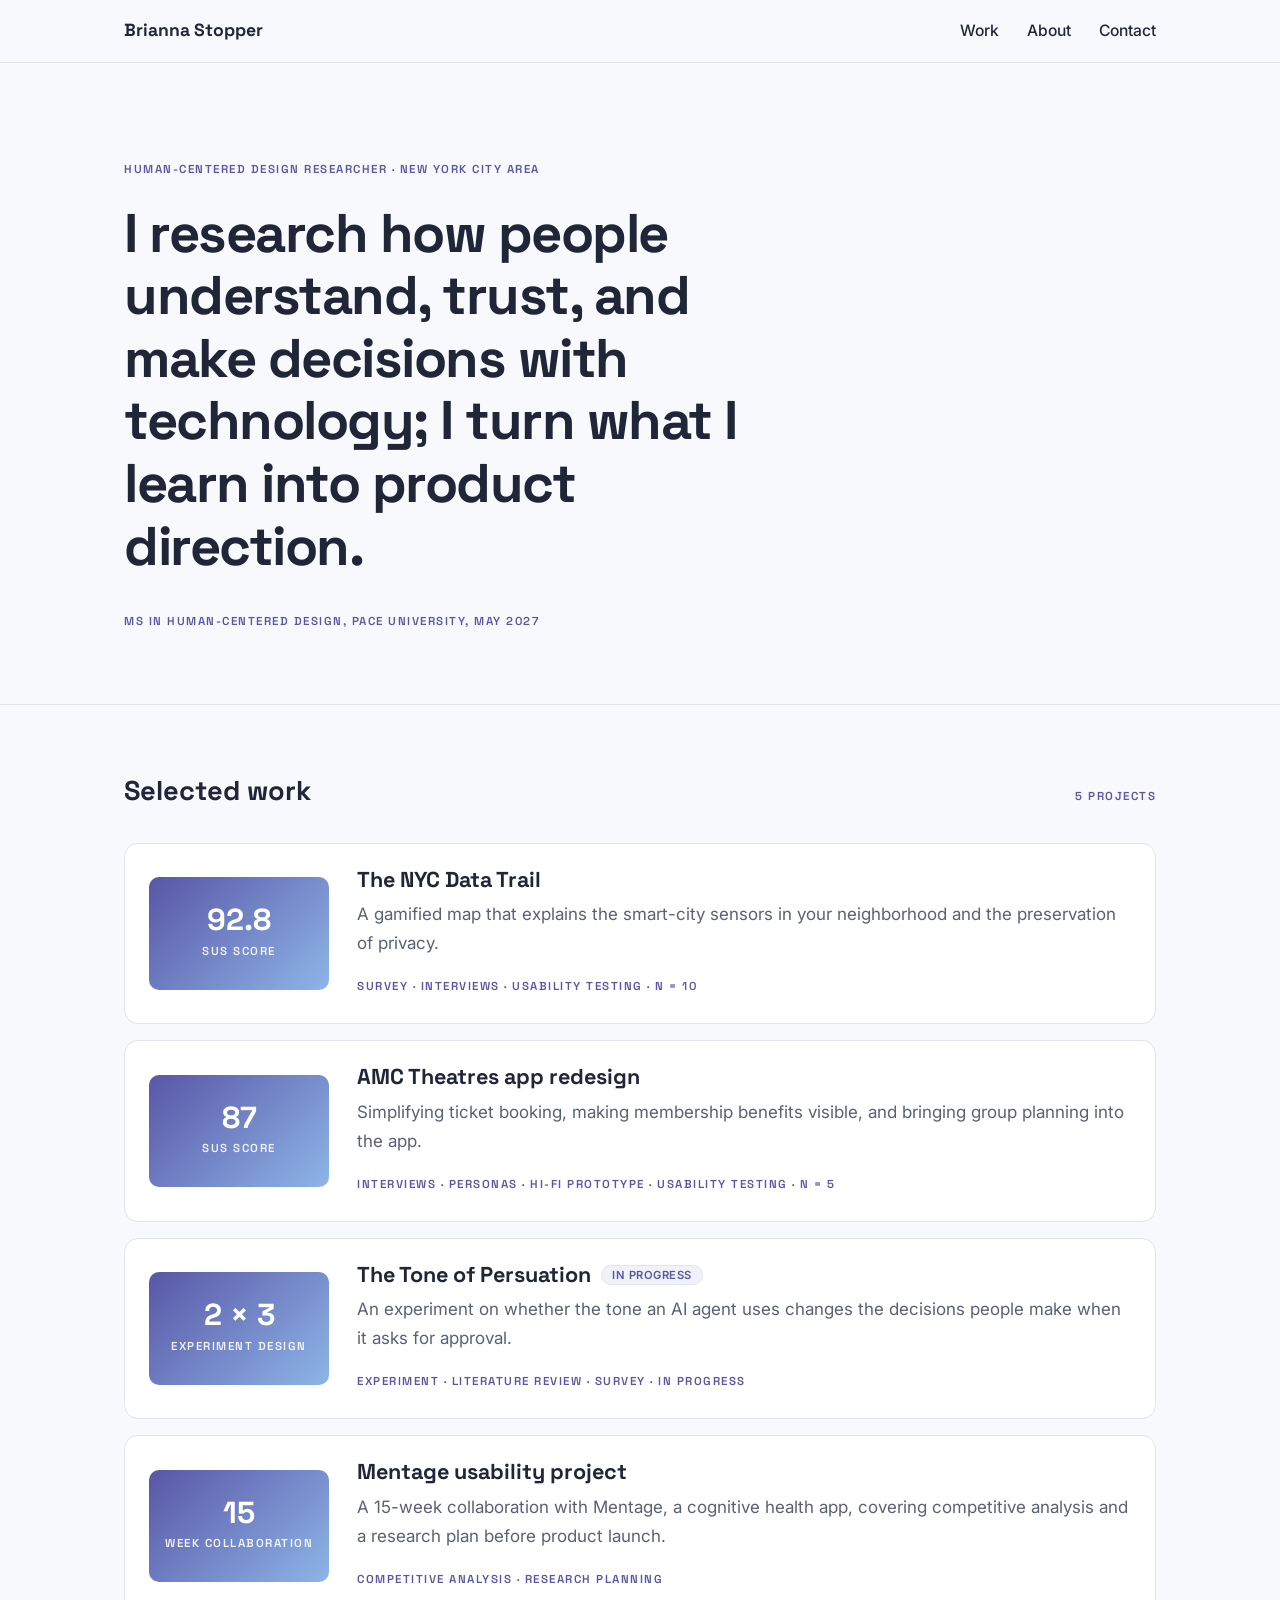
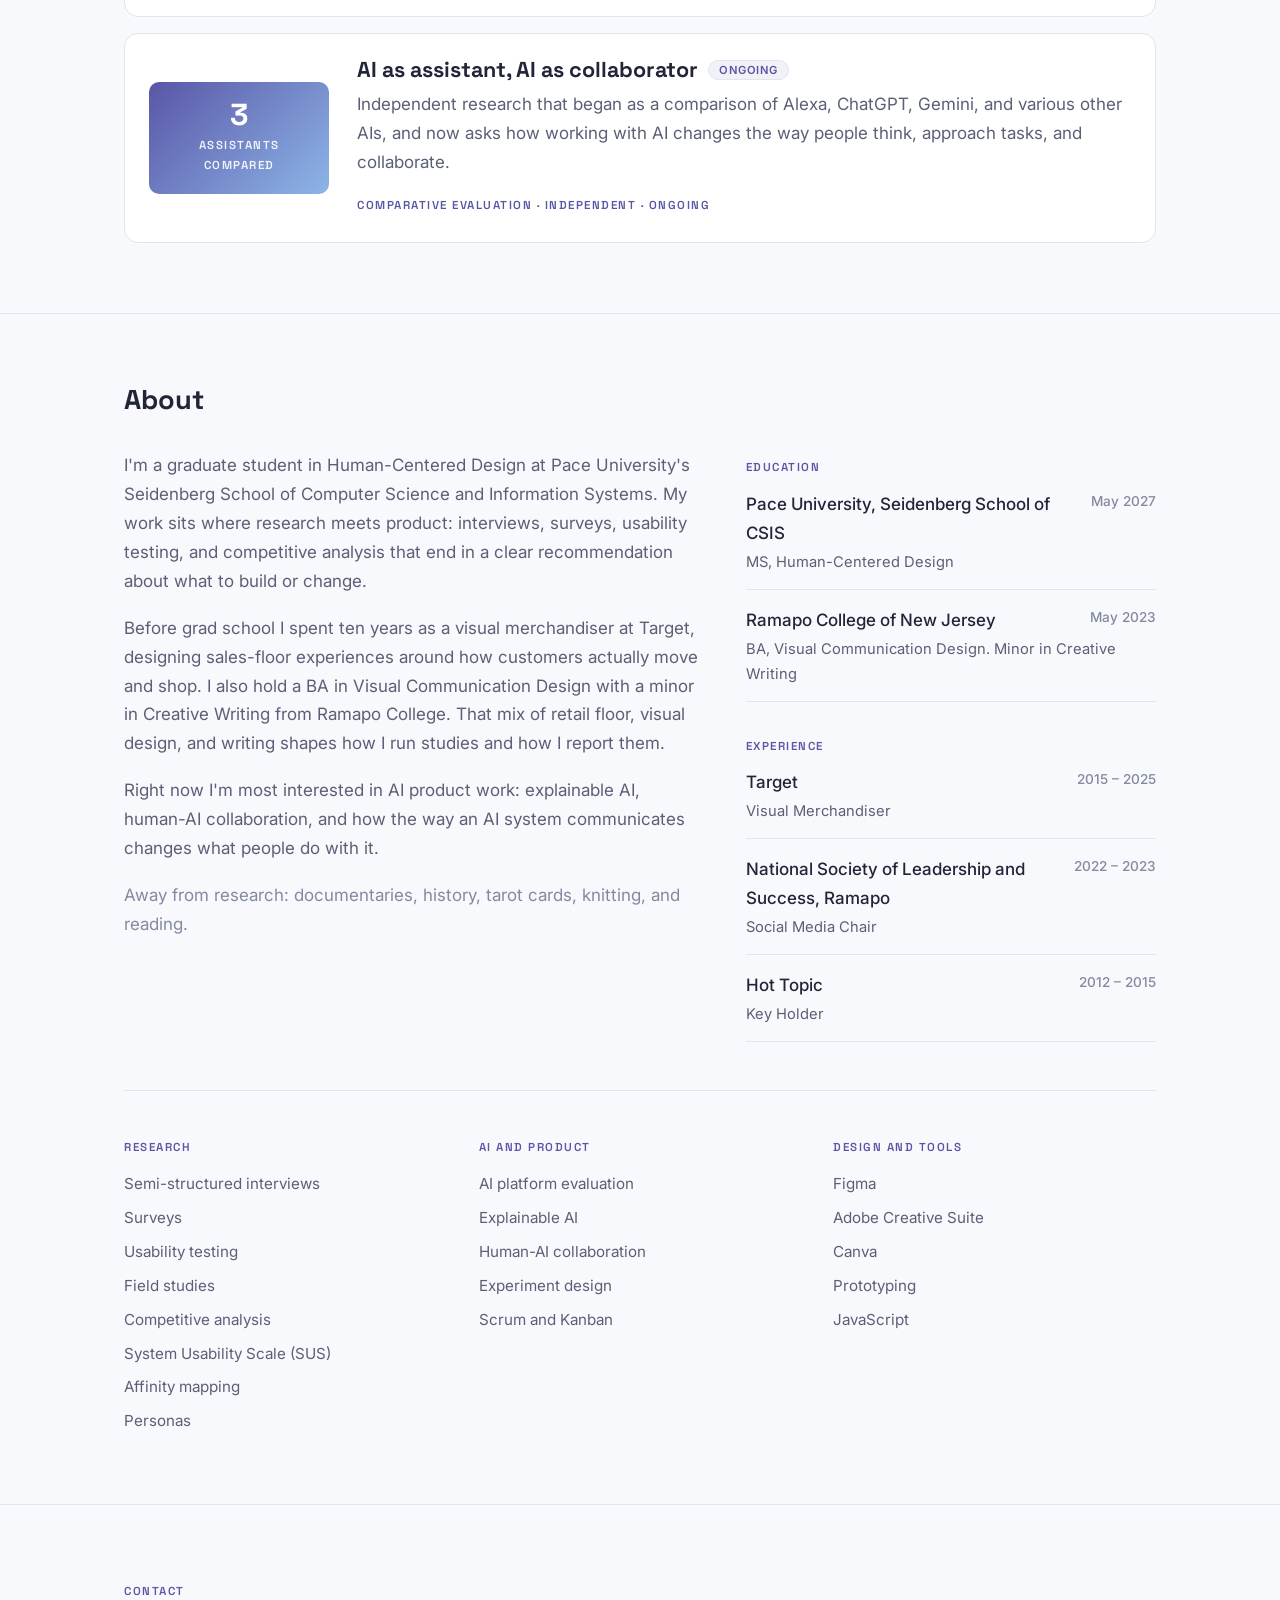
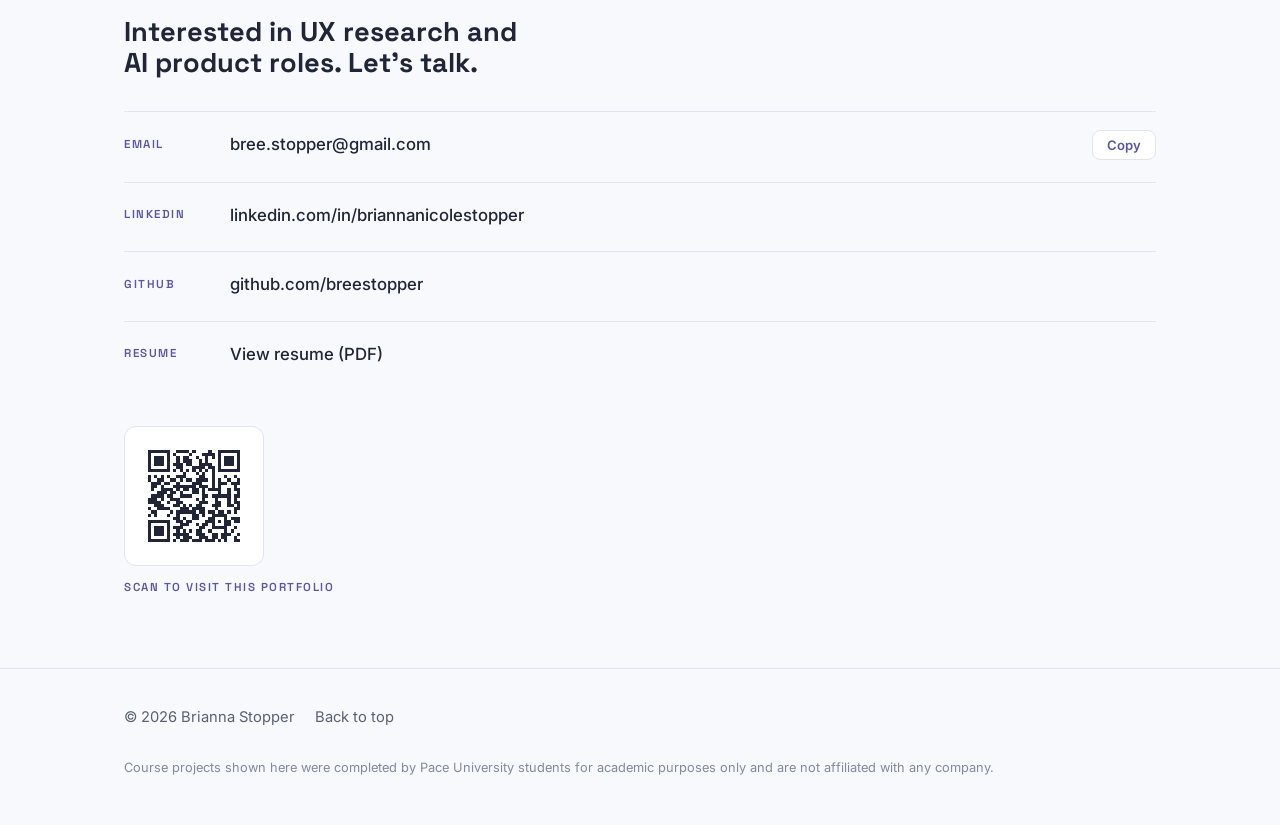
==== commit 6a0d430a: "Add scannable QR code linking to the portfolio - Add qr.svg, a QR code encoding https://breestopper." ====
--- a/index.html
+++ b/index.html
@@ -175,6 +175,11 @@
                     <div class="contact-row"><span class="label">Resume</span>
                         <a class="value" href="resume.pdf" target="_blank" rel="noopener">View resume (PDF)</a></div>
                 </div>
+
+                <div class="qr-block">
+                    <img class="qr" src="qr.svg" alt="QR code linking to breestopper.github.io" width="140" height="140">
+                    <span class="label">Scan to visit this portfolio</span>
+                </div>
             </div>
         </section>
     </main>
--- a/style.css
+++ b/style.css
@@ -355,6 +355,25 @@
     border-color: var(--border-strong);
 }
 
+/* Scan-to-visit QR */
+.qr-block {
+    display: flex;
+    flex-direction: column;
+    align-items: flex-start;
+    gap: 12px;
+    margin-top: 40px;
+}
+
+.qr {
+    display: block;
+    width: 140px;
+    height: 140px;
+    padding: 10px;
+    background: #fff;
+    border: 1px solid var(--border);
+    border-radius: 12px;
+}
+
 /* ---------- Footer ---------- */
 .site-footer {
     border-top: 1px solid var(--border);
